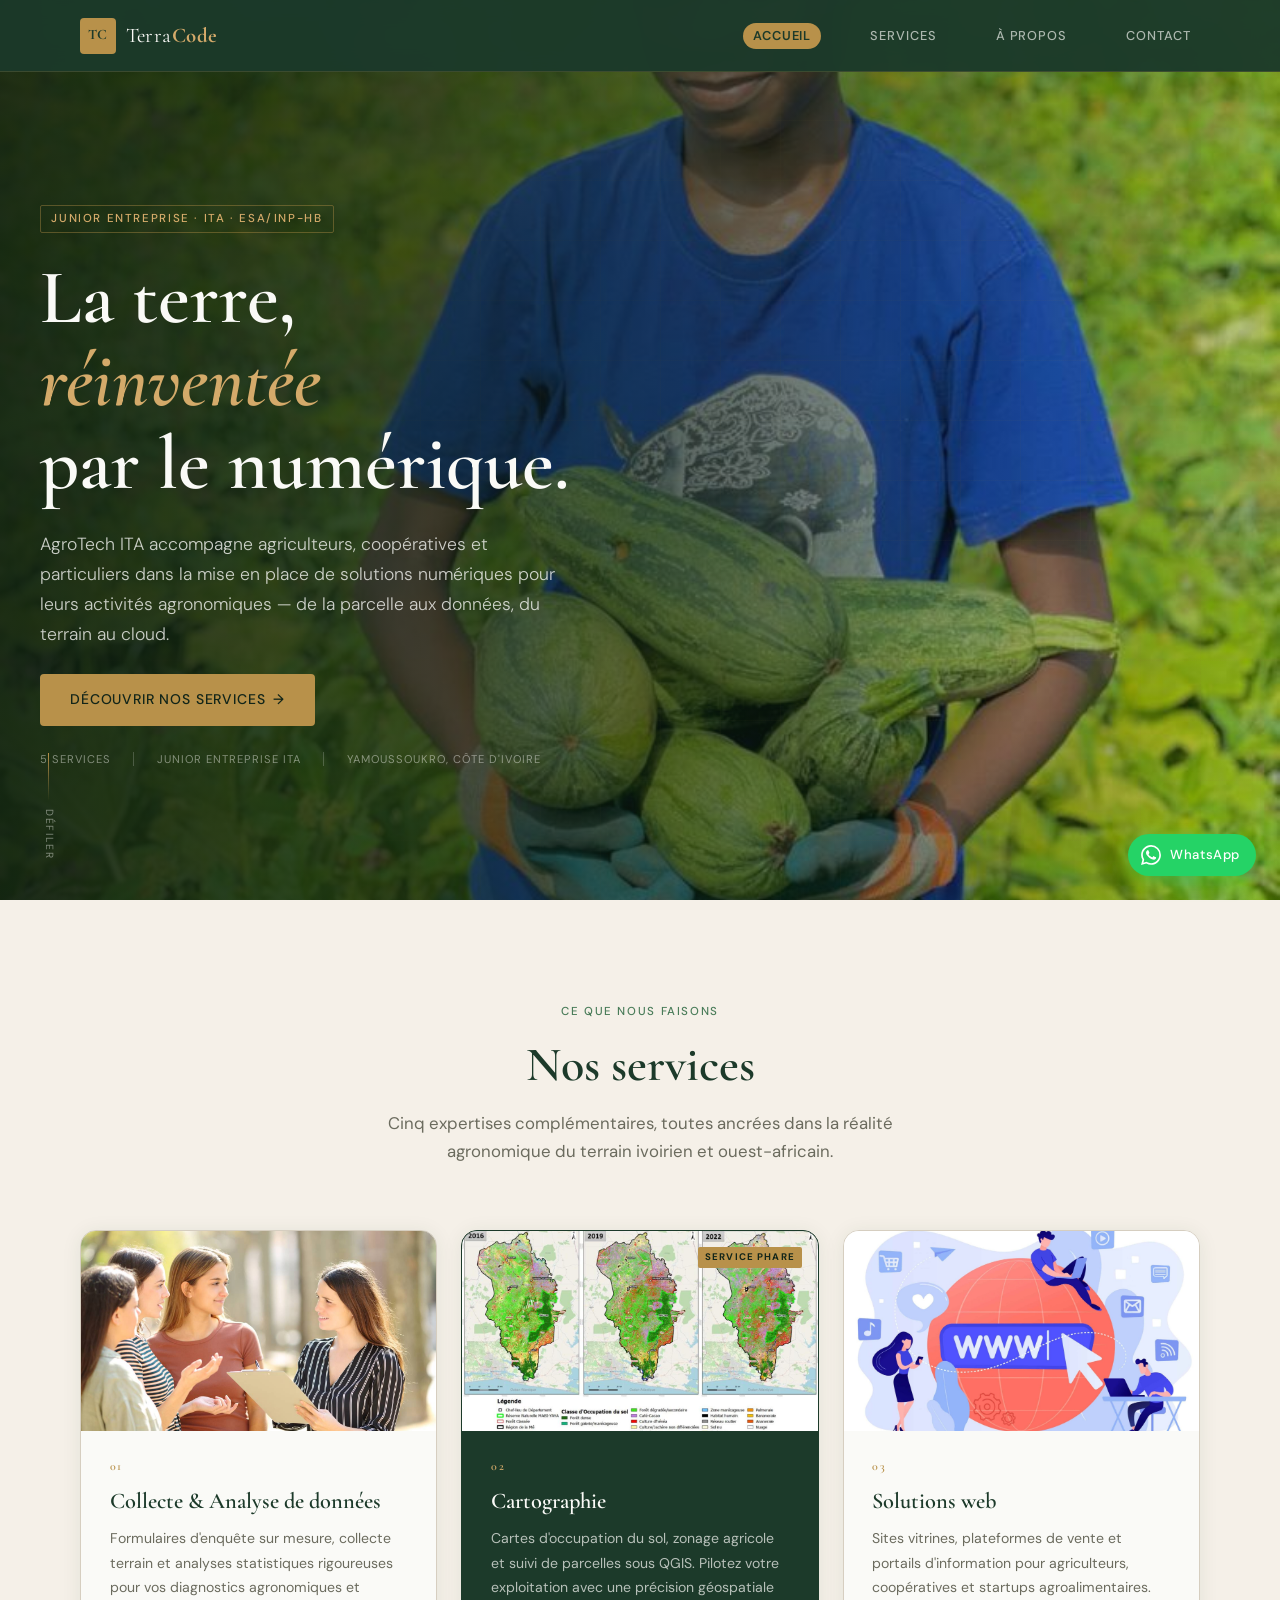
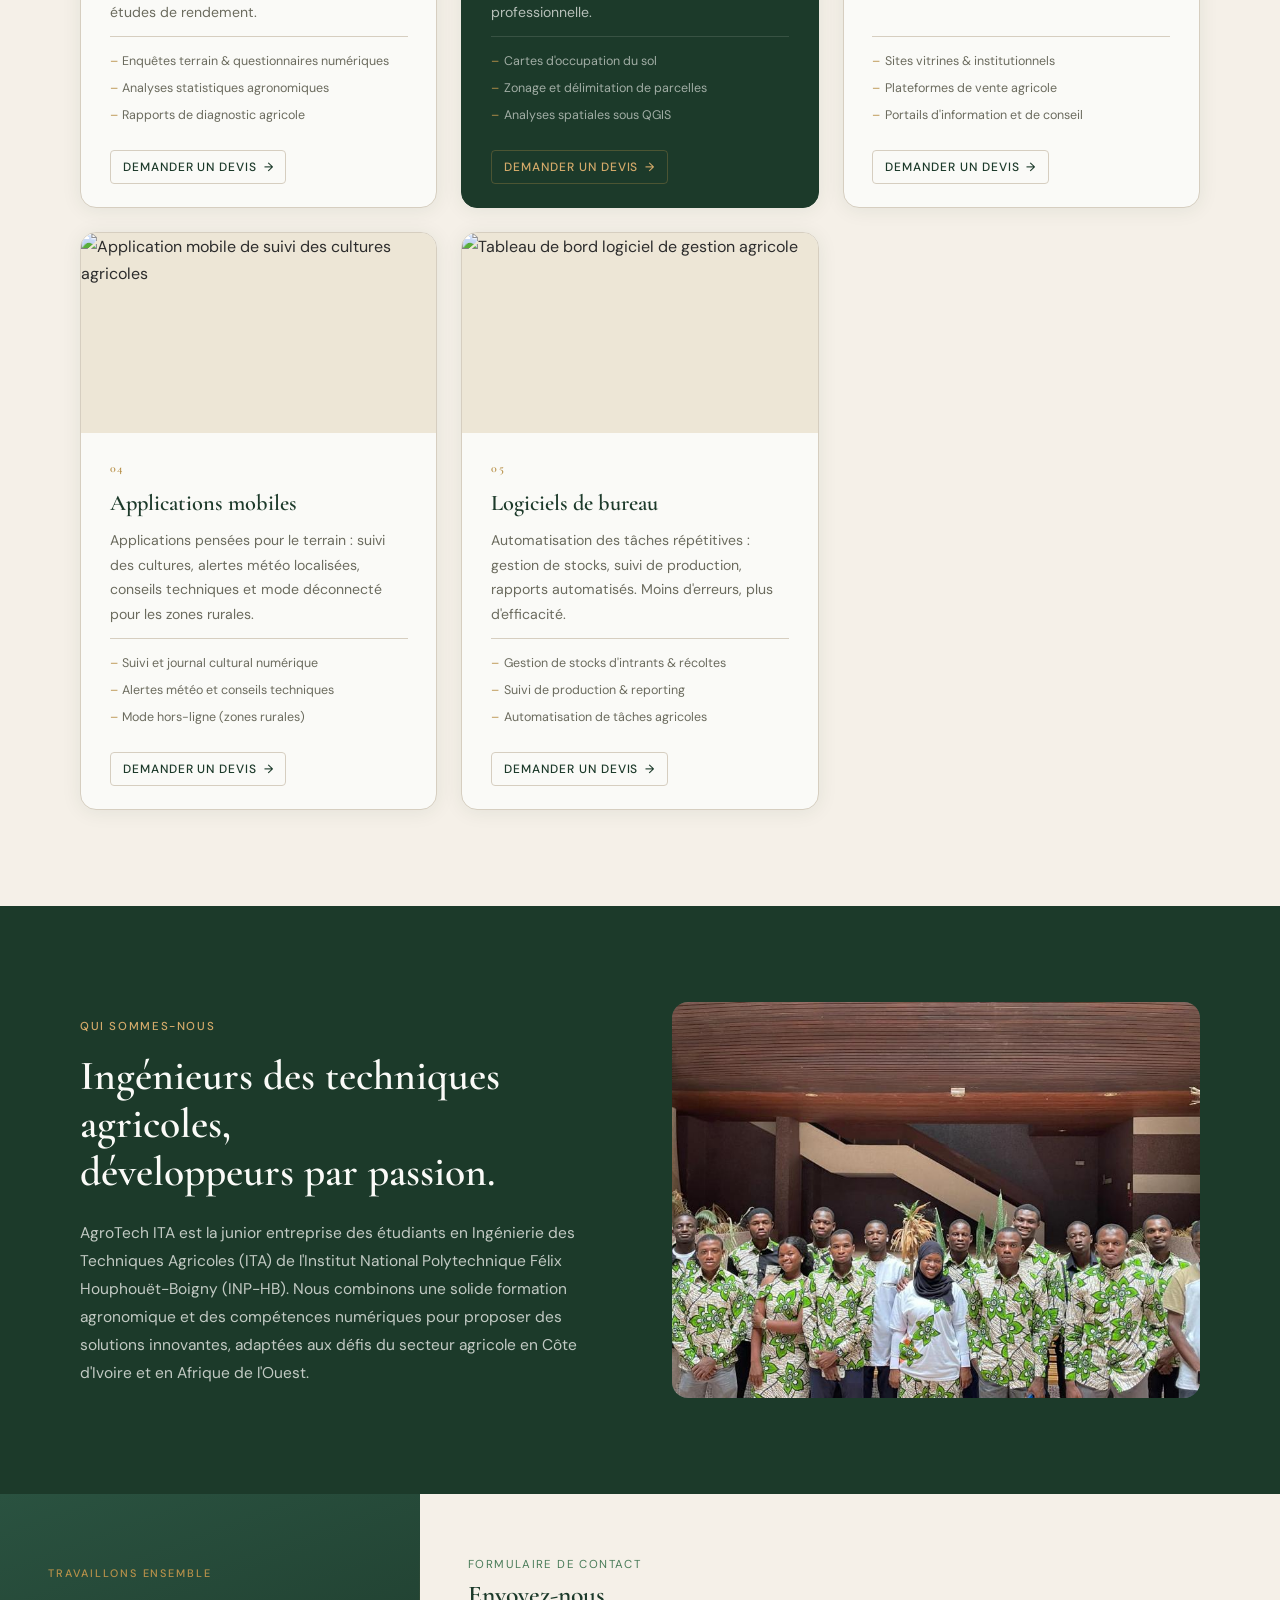
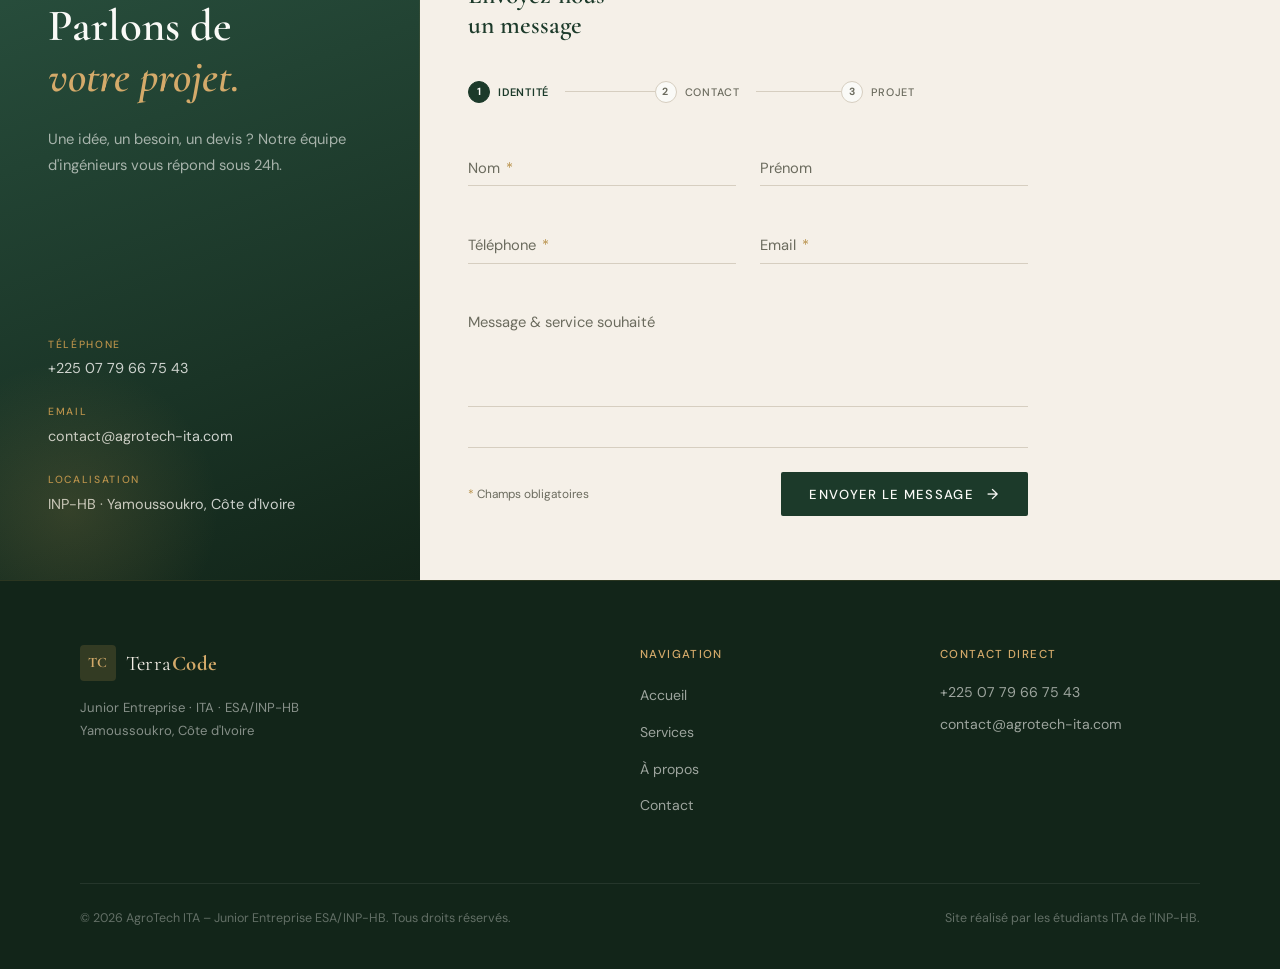
==== index.html @ 290fabe8 "premier commit stable" ====
<!DOCTYPE html>
<html lang="fr">
<head>
  <meta charset="UTF-8" />
  <meta name="viewport" content="width=device-width, initial-scale=1.0" />
  <title>AgroTech ITA – Ingénierie Agronumérique</title>

  <!-- ================================================
    FAVICON
    Remplacer par votre fichier images/favicon.png
    Concept suggéré : lettres "TC" + feuille stylisée, 32×32 px
  ================================================ -->
  <link rel="icon" type="image/png" href="images/favicon.png" />

  <!-- Google Fonts : Cormorant Garamond (titres) + DM Sans (corps) -->
  <link rel="preconnect" href="https://fonts.googleapis.com" />
  <link rel="preconnect" href="https://fonts.gstatic.com" crossorigin />
  <link href="https://fonts.googleapis.com/css2?family=Cormorant+Garamond:ital,wght@0,400;0,600;0,700;1,400&family=DM+Sans:wght@300;400;500&display=swap" rel="stylesheet" />

  <link rel="stylesheet" href="css/style.css" />
</head>
<body>

  <!-- ═══════════════════════════════════════════
       HEADER – Navigation principale
  ═══════════════════════════════════════════ -->
  <header class="header" id="header">
    <div class="header__inner">

      <!-- LOGO
        Pour insérer votre vrai logo, remplacez les deux spans ci-dessous
        par : <img src="images/logo-terracode.svg" alt="TerraCode" width="140" height="40" />
        Dimensions recommandées : 140 × 40 px, SVG fond transparent.
      -->
      <a href="#accueil" class="logo">
        <span class="logo__mark" aria-hidden="true">TC</span>
        <span class="logo__name">Terra<strong>Code</strong></span>
      </a>

      <button class="nav-toggle" id="navToggle" aria-label="Ouvrir le menu" aria-expanded="false">
        <span></span><span></span><span></span>
      </button>

      <nav class="nav" id="mainNav" aria-label="Navigation principale">
        <ul class="nav__list">
          <li><a href="#accueil"  class="nav__link">Accueil</a></li>
          <li><a href="#services" class="nav__link">Services</a></li>
          <li><a href="#equipe"   class="nav__link">À propos</a></li>
          <li><a href="#contact"  class="nav__link">Contact</a></li>
        </ul>
      </nav>
    </div>
  </header>


  <!-- ═══════════════════════════════════════════
       HERO – Section d'accueil
  ═══════════════════════════════════════════ -->
  <section class="hero" id="accueil" aria-label="Accueil">

    <!-- IMAGE HERO
      POUR UTILISER VOTRE PROPRE PHOTO :
        Remplacez les deux src ci-dessous par votre fichier local, ex :
        src="images/hero-parcelle.webp"
      Type recommandé : photo aérienne drone d'une parcelle agricole ivoirienne,
      format WebP, 1920 × 1080 px minimum.

      FONCTIONNEMENT DU FALLBACK :
        - src principal  → images.unsplash.com (CDN rapide)
        - onerror        → picsum.photos (CDN de secours)
        - background CSS → dégradé vert + grille si les deux CDN échouent
    -->
    <div class="hero__visual" aria-hidden="true">
      <img
        src="images/IMAGE_FOND2.jpeg"
        data-fallback="https://picsum.photos/seed/farm/1920/1080"
        alt="Vue aérienne de parcelles agricoles"
        class="hero__bg-img"
        width="1920" height="1040"
        loading="eager" fetchpriority="high"
        onerror="if(!this._tried){this._tried=true;this.src=this.dataset.fallback}"
      />
      <div class="grid-anim" aria-hidden="true"></div>
    </div>

    <div class="hero__content">
      <span class="hero__tag">Junior Entreprise · ITA · ESA/INP-HB</span>
      <h1 class="hero__title">
        La terre,<br />
        <em>réinventée</em><br />
        par le numérique.
      </h1>
      <p class="hero__sub">
        AgroTech ITA accompagne agriculteurs, coopératives et particuliers dans la
        mise en place de solutions numériques pour leurs activités agronomiques — de la parcelle
        aux données, du terrain au cloud.
      </p>
      <a href="#services" class="btn btn--primary">
        Découvrir nos services
        <span class="btn__arrow" aria-hidden="true">→</span>
      </a>

      <!-- Bandeau de confiance -->
      <div class="hero__trust" aria-label="Indicateurs de confiance">
        <span class="hero__trust-item">5 services</span>
        <span class="hero__trust-divider" aria-hidden="true"></span>
        <span class="hero__trust-item">Junior Entreprise ITA</span>
        <span class="hero__trust-divider" aria-hidden="true"></span>
        <span class="hero__trust-item">Yamoussoukro, Côte d'Ivoire</span>
      </div>
    </div>

    <div class="hero__scroll" aria-hidden="true">
      <span class="hero__scroll-line"></span>
      <span class="hero__scroll-text">Défiler</span>
    </div>
  </section>


  <!-- ═══════════════════════════════════════════
       SECTION – Nos services
  ═══════════════════════════════════════════ -->
  <section class="services" id="services" aria-label="Nos services">
    <div class="container">

      <header class="section-header">
        <span class="section-tag">Ce que nous faisons</span>
        <h2 class="section-title">Nos services</h2>
        <p class="section-intro">
          Cinq expertises complémentaires, toutes ancrées dans la réalité
          agronomique du terrain ivoirien et ouest-africain.
        </p>
      </header>

      <div class="services__grid">

        <!-- 01 – Collecte & Analyse de données -->
        <article class="service-card">
          <div class="service-card__media">
            <!-- IMAGE : Chercheur en collecte de données terrain (Unsplash)
                 Remplacer le src par votre propre photo si souhaité -->
            <img
              src="images/analyse_données.jpeg"
              alt="Étudiant ITA effectuant une collecte de données dans un champ agricole"
              width="800" height="400"
              loading="lazy"
            />
          </div>
          <div class="service-card__body">
            <span class="service-card__num">01</span>
            <h3 class="service-card__title">Collecte &amp; Analyse de données</h3>
            <p class="service-card__desc">
              Formulaires d'enquête sur mesure, collecte terrain et analyses statistiques
              rigoureuses pour vos diagnostics agronomiques et études de rendement.
            </p>
            <ul class="service-card__list">
              <li>Enquêtes terrain &amp; questionnaires numériques</li>
              <li>Analyses statistiques agronomiques</li>
              <li>Rapports de diagnostic agricole</li>
            </ul>
            <a href="#contact" class="service-card__cta" data-service="Collecte &amp; Analyse de données">
              Demander un devis
              <span class="service-card__cta-arrow" aria-hidden="true">→</span>
            </a>
          </div>
        </article>

        <!-- 02 – Cartographie (SERVICE PHARE) -->
        <article class="service-card service-card--featured">
          <div class="service-card__media" style="position:relative">
            <span class="service-card__badge">Service phare</span>
            <!-- IMAGE : Vue satellite / zonage agricole (Unsplash)
                 Remplacer par une vraie capture QGIS si disponible -->
            <img
              src="images/carto.jpeg"
              alt="Carte satellite et zonage agricole sous QGIS"
              width="800" height="400"
              loading="lazy"
            />
          </div>
          <div class="service-card__body">
            <span class="service-card__num">02</span>
            <h3 class="service-card__title">Cartographie</h3>
            <p class="service-card__desc">
              Cartes d'occupation du sol, zonage agricole et suivi de parcelles sous QGIS.
              Pilotez votre exploitation avec une précision géospatiale professionnelle.
            </p>
            <ul class="service-card__list">
              <li>Cartes d'occupation du sol</li>
              <li>Zonage et délimitation de parcelles</li>
              <li>Analyses spatiales sous QGIS</li>
            </ul>
            <a href="#contact" class="service-card__cta" data-service="Cartographie">
              Demander un devis
              <span class="service-card__cta-arrow" aria-hidden="true">→</span>
            </a>
          </div>
        </article>

        <!-- 03 – Solutions web -->
        <article class="service-card">
          <div class="service-card__media">
            <!-- IMAGE : Mockup site web / développement (Unsplash)
                 Remplacer par un mockup de votre propre réalisation -->
            <img
              src="images/site-web.jpg"
              alt="Développement de solutions web pour le secteur agricole"
              width="800" height="400"
              loading="lazy"
            />
          </div>
          <div class="service-card__body">
            <span class="service-card__num">03</span>
            <h3 class="service-card__title">Solutions web</h3>
            <p class="service-card__desc">
              Sites vitrines, plateformes de vente et portails d'information pour
              agriculteurs, coopératives et startups agroalimentaires.
            </p>
            <ul class="service-card__list">
              <li>Sites vitrines &amp; institutionnels</li>
              <li>Plateformes de vente agricole</li>
              <li>Portails d'information et de conseil</li>
            </ul>
            <a href="#contact" class="service-card__cta" data-service="Solutions web">
              Demander un devis
              <span class="service-card__cta-arrow" aria-hidden="true">→</span>
            </a>
          </div>
        </article>

        <!-- 04 – Applications mobiles -->
        <article class="service-card">
          <div class="service-card__media">
            <!-- IMAGE : Application mobile agricole sur smartphone (Unsplash)
                 Remplacer par un mockup de votre propre application -->
            <img
              src="https://images.unsplash.com/photo-1512941937669-90a1b58e7e9c?w=800&q=80&fit=crop"
              alt="Application mobile de suivi des cultures agricoles"
              width="800" height="400"
              loading="lazy"
            />
          </div>
          <div class="service-card__body">
            <span class="service-card__num">04</span>
            <h3 class="service-card__title">Applications mobiles</h3>
            <p class="service-card__desc">
              Applications pensées pour le terrain : suivi des cultures, alertes météo
              localisées, conseils techniques et mode déconnecté pour les zones rurales.
            </p>
            <ul class="service-card__list">
              <li>Suivi et journal cultural numérique</li>
              <li>Alertes météo et conseils techniques</li>
              <li>Mode hors-ligne (zones rurales)</li>
            </ul>
            <a href="#contact" class="service-card__cta" data-service="Applications mobiles">
              Demander un devis
              <span class="service-card__cta-arrow" aria-hidden="true">→</span>
            </a>
          </div>
        </article>

        <!-- 05 – Logiciels de bureau -->
        <article class="service-card">
          <div class="service-card__media">
            <!-- IMAGE : Dashboard / logiciel de gestion agricole (Unsplash)
                 Remplacer par une capture de votre propre logiciel -->
            <img
              src="https://images.unsplash.com/photo-1551288049-bebda4e38f71?w=800&q=80&fit=crop"
              alt="Tableau de bord logiciel de gestion agricole"
              width="800" height="400"
              loading="lazy"
            />
          </div>
          <div class="service-card__body">
            <span class="service-card__num">05</span>
            <h3 class="service-card__title">Logiciels de bureau</h3>
            <p class="service-card__desc">
              Automatisation des tâches répétitives : gestion de stocks, suivi de production,
              rapports automatisés. Moins d'erreurs, plus d'efficacité.
            </p>
            <ul class="service-card__list">
              <li>Gestion de stocks d'intrants &amp; récoltes</li>
              <li>Suivi de production &amp; reporting</li>
              <li>Automatisation de tâches agricoles</li>
            </ul>
            <a href="#contact" class="service-card__cta" data-service="Logiciels de bureau">
              Demander un devis
              <span class="service-card__cta-arrow" aria-hidden="true">→</span>
            </a>
          </div>
        </article>

      </div><!-- /.services__grid -->
    </div><!-- /.container -->
  </section>


  <!-- ═══════════════════════════════════════════
       SECTION – À propos / Équipe
  ═══════════════════════════════════════════ -->
  <section class="about-band" id="equipe" aria-label="À propos de TerraCode">
    <div class="container">
      <div class="about-band__inner">

        <div class="about-band__text">
          <span class="section-tag" style="color:var(--c-gold-l)">Qui sommes-nous</span>
          <h2 class="about-band__title">
            Ingénieurs des techniques agricoles,<br />
            développeurs par passion.
          </h2>
          <p>
            AgroTech ITA est la junior entreprise des étudiants en Ingénierie des Techniques
            Agricoles (ITA) de l'Institut National Polytechnique Félix Houphouët-Boigny
            (INP-HB). Nous combinons une solide formation agronomique et des compétences
            numériques pour proposer des solutions innovantes, adaptées aux défis du
            secteur agricole en Côte d'Ivoire et en Afrique de l'Ouest.
          </p>
        </div>

        <div class="about-band__visual">
          <!-- IMAGE : Photo d'équipe étudiants ITA (Unsplash)
               Remplacer par une vraie photo de votre équipe INP-HB
               Type recommandé : photo de groupe sur le campus ou en tenue de terrain
               Dimensions : 900 × 675 px, WebP -->
          <img
            src="images/photo_groupe.jpeg"
            alt="Équipe AgroTech ITA – étudiants ITA de l'INP-HB"
            width="900" height="675"
            loading="lazy"
          />
        </div>

      </div>
    </div>
  </section>


  <!-- ═══════════════════════════════════════════
       SECTION – Formulaire de contact
       NOTE : Pour connecter à Formspree (gratuit),
       voir le commentaire dans js/main.js section 9.
  ═══════════════════════════════════════════ -->
  <section class="contact" id="contact" aria-label="Nous contacter">
    <div class="contact__inner">

      <!-- Panneau gauche : informations de contact -->
      <div class="contact__panel">
        <div>
          <span class="contact__panel-tag">Travaillons ensemble</span>
          <h2 class="contact__panel-title">
            Parlons de<br /><em>votre projet.</em>
          </h2>
          <p class="contact__panel-desc">
            Une idée, un besoin, un devis ? Notre équipe d'ingénieurs
            vous répond sous 24h.
          </p>
        </div>
        <div class="contact__info-list">
          <div class="contact__info-item">
            <span class="contact__info-label">Téléphone</span>
            <!-- Remplacer par votre numéro officiel -->
            <span class="contact__info-value">+225 07 79 66 75 43</span>
          </div>
          <div class="contact__info-item">
            <span class="contact__info-label">Email</span>
            <!-- Remplacer par votre email officiel -->
            <span class="contact__info-value">contact@agrotech-ita.com</span>
          </div>
          <div class="contact__info-item">
            <span class="contact__info-label">Localisation</span>
            <span class="contact__info-value">INP-HB · Yamoussoukro, Côte d'Ivoire</span>
          </div>
        </div>
        <span class="contact__panel-line" aria-hidden="true"></span>
      </div>

      <!-- Zone formulaire -->
      <div class="contact__form-wrap">
        <form class="contact-form" id="contactForm" novalidate aria-label="Formulaire de contact">

          <h3 class="form-heading">
            <span>Formulaire de contact</span>
            Envoyez-nous<br />un message
          </h3>

          <!-- Étapes de progression (JS les anime dynamiquement) -->
          <div class="form-steps" aria-label="Progression du formulaire" role="list">
            <div class="form-step active" id="step1" role="listitem">
              <span class="form-step__dot">1</span>
              <span>Identité</span>
            </div>
            <div class="form-step" id="step2" role="listitem">
              <span class="form-step__dot">2</span>
              <span>Contact</span>
            </div>
            <div class="form-step" id="step3" role="listitem">
              <span class="form-step__dot">3</span>
              <span>Projet</span>
            </div>
          </div>

          <!-- Honeypot anti-spam -->
          <div class="visually-hidden" aria-hidden="true">
            <input type="text" name="website" tabindex="-1" autocomplete="off" />
          </div>

          <div class="form-row">
            <div class="form-field">
              <input type="text" id="nom" name="nom"
                class="form-field__input" placeholder="Kouassi"
                required aria-required="true" autocomplete="family-name" />
              <label for="nom" class="form-field__label">
                Nom<span class="form-field__req" aria-hidden="true"> *</span>
              </label>
              <span class="form-field__bar" aria-hidden="true"></span>
              <span class="form-field__error" role="alert" aria-live="polite"></span>
            </div>
            <div class="form-field">
              <input type="text" id="prenom" name="prenom"
                class="form-field__input" placeholder="Arnaud"
                autocomplete="given-name" />
              <label for="prenom" class="form-field__label">Prénom</label>
              <span class="form-field__bar" aria-hidden="true"></span>
            </div>
          </div>

          <div class="form-row">
            <div class="form-field">
              <input type="tel" id="telephone" name="telephone"
                class="form-field__input" placeholder="+225 07 00 00 00 00"
                required aria-required="true" autocomplete="tel" />
              <label for="telephone" class="form-field__label">
                Téléphone<span class="form-field__req" aria-hidden="true"> *</span>
              </label>
              <span class="form-field__bar" aria-hidden="true"></span>
              <span class="form-field__error" role="alert" aria-live="polite"></span>
            </div>
            <div class="form-field">
              <input type="email" id="email" name="email"
                class="form-field__input" placeholder="vous@exemple.com"
                required aria-required="true" autocomplete="email" />
              <label for="email" class="form-field__label">
                Email<span class="form-field__req" aria-hidden="true"> *</span>
              </label>
              <span class="form-field__bar" aria-hidden="true"></span>
              <span class="form-field__error" role="alert" aria-live="polite"></span>
            </div>
          </div>

          <div class="form-field">
            <textarea id="message" name="message"
              class="form-field__input form-field__input--textarea"
              placeholder="Décrivez votre projet…" rows="4"></textarea>
            <label for="message" class="form-field__label">
              Message &amp; service souhaité
            </label>
            <span class="form-field__bar" aria-hidden="true"></span>
          </div>

          <div class="form-actions">
            <p class="form-note">
              <span style="color:var(--c-gold)">*</span> Champs obligatoires
            </p>
            <button type="submit" class="btn-send">
              <span class="btn-send__text">Envoyer le message</span>
              <span class="btn-send__arrow" aria-hidden="true">→</span>
            </button>
          </div>

          <div class="form-success" id="formSuccess" role="alert" aria-live="polite" hidden>
            Message reçu — nous vous répondrons très prochainement.
          </div>

        </form>
      </div><!-- /.contact__form-wrap -->

    </div><!-- /.contact__inner -->
  </section>


  <!-- ═══════════════════════════════════════════
       FOOTER
  ═══════════════════════════════════════════ -->
  <footer class="footer" aria-label="Pied de page">
    <div class="container">
      <div class="footer__inner">

        <div class="footer__brand">
          <!-- Logo footer — même concept que le header -->
          <a href="#accueil" class="logo">
            <span class="logo__mark logo__mark--light" aria-hidden="true">TC</span>
            <span class="logo__name logo__name--light">Terra<strong>Code</strong></span>
          </a>
          <p class="footer__tagline">
            Junior Entreprise · ITA · ESA/INP-HB<br />
            Yamoussoukro, Côte d'Ivoire
          </p>
        </div>

        <nav class="footer__nav" aria-label="Navigation pied de page">
          <h3 class="footer__nav-title">Navigation</h3>
          <ul>
            <li><a href="#accueil">Accueil</a></li>
            <li><a href="#services">Services</a></li>
            <li><a href="#equipe">À propos</a></li>
            <li><a href="#contact">Contact</a></li>
          </ul>
        </nav>

        <div class="footer__contact">
          <h3 class="footer__nav-title">Contact direct</h3>
          <!-- Mettre à jour avec vos coordonnées officielles -->
          <p>+225 07 79 66 75 43</p>
          <p>contact@agrotech-ita.com</p>
        </div>

      </div>

      <div class="footer__bottom">
        <!-- MENTIONS LÉGALES — décommenter quand rédigées :
          <a href="mentions-legales.html">Mentions légales</a> ·
          <a href="confidentialite.html">Politique de confidentialité</a>
        -->
        <p>© <span id="currentYear"></span> AgroTech ITA – Junior Entreprise ESA/INP-HB. Tous droits réservés.</p>
        <p>Site réalisé par les étudiants ITA de l'INP-HB.</p>
      </div>
    </div>
  </footer>


  <!-- ═══════════════════════════════════════════
       BOUTON WHATSAPP FIXE
       Seule icône autorisée · Numéro : +225 0779667543
       Apparaît après 3 secondes ou au premier scroll
  ═══════════════════════════════════════════ -->
  <a
    href="https://wa.me/2250779667543?text=Bonjour%20TerraCode%2C%20je%20souhaite%20en%20savoir%20plus%20sur%20vos%20services."
    class="whatsapp-btn"
    id="whatsappBtn"
    target="_blank"
    rel="noopener noreferrer"
    aria-label="Nous contacter sur WhatsApp"
    title="Contacter TerraCode sur WhatsApp"
  >
    <svg class="whatsapp-btn__icon" viewBox="0 0 24 24" fill="currentColor" aria-hidden="true" focusable="false">
      <path d="M17.472 14.382c-.297-.149-1.758-.867-2.03-.967-.273-.099-.471-.148-.67.15-.197.297-.767.966-.94 1.164-.173.199-.347.223-.644.075-.297-.15-1.255-.463-2.39-1.475-.883-.788-1.48-1.761-1.653-2.059-.173-.297-.018-.458.13-.606.134-.133.298-.347.446-.52.149-.174.198-.298.298-.497.099-.198.05-.371-.025-.52-.075-.149-.669-1.612-.916-2.207-.242-.579-.487-.5-.669-.51-.173-.008-.371-.01-.57-.01-.198 0-.52.074-.792.372-.272.297-1.04 1.016-1.04 2.479 0 1.462 1.065 2.875 1.213 3.074.149.198 2.096 3.2 5.077 4.487.709.306 1.262.489 1.694.625.712.227 1.36.195 1.871.118.571-.085 1.758-.719 2.006-1.413.248-.694.248-1.289.173-1.413-.074-.124-.272-.198-.57-.347m-5.421 7.403h-.004a9.87 9.87 0 01-5.031-1.378l-.361-.214-3.741.982.998-3.648-.235-.374a9.86 9.86 0 01-1.51-5.26c.001-5.45 4.436-9.884 9.888-9.884 2.64 0 5.122 1.03 6.988 2.898a9.825 9.825 0 012.893 6.994c-.003 5.45-4.437 9.884-9.885 9.884m8.413-18.297A11.815 11.815 0 0012.05 0C5.495 0 .16 5.335.157 11.892c0 2.096.547 4.142 1.588 5.945L.057 24l6.305-1.654a11.882 11.882 0 005.683 1.448h.005c6.554 0 11.89-5.335 11.893-11.893a11.821 11.821 0 00-3.48-8.413Z"/>
    </svg>
    <span class="whatsapp-btn__label">WhatsApp</span>
  </a>

  <script src="js/main.js"></script>
</body>
</html>
---- css/style.css ----
/* =====================================================
   AgroTech ITA — Feuille de style principale
   Version finale avec toutes les améliorations UI/UX
   Palette : Vert forêt (#1C3A2A) · Crème (#F5F0E8) · Or terreux (#B8914A)
   Typo    : Cormorant Garamond (titres) + DM Sans (corps)
===================================================== */

/* ─────────────────────────────────────────────────
   1. VARIABLES & RESET
───────────────────────────────────────────────── */
:root {
  /* Couleurs */
  --c-forest:   #1C3A2A;
  --c-forest-d: #122519;
  --c-forest-l: #2A5240;
  --c-sage:     #4A7C59;
  --c-gold:     #B8914A;
  --c-gold-l:   #D4AA6A;
  --c-cream:    #F5F0E8;
  --c-cream-d:  #EDE6D6;
  --c-white:    #FAFAF7;
  --c-text:     #2C2C2C;
  --c-text-s:   #6B6B5E;
  --c-border:   #D6CEC0;
  --c-error:    #C0392B;

  /* Typographie */
  --f-display: 'Cormorant Garamond', Georgia, serif;
  --f-body:    'DM Sans', system-ui, sans-serif;

  /* Espacements */
  --sp-sm:  1rem;
  --sp-md:  1.5rem;
  --sp-lg:  2.5rem;
  --sp-xl:  4rem;
  --sp-2xl: 6rem;

  /* Mise en page */
  --max-w:    1200px;
  --header-h: 72px;

  /* Rayons */
  --r-sm: 4px;
  --r-md: 8px;
  --r-lg: 16px;

  /* Ombres */
  --shadow-card:   0 2px 20px rgba(28, 58, 42, .08);
  --shadow-card-h: 0 8px 40px rgba(28, 58, 42, .16);

  /* Transitions */
  --t-fast: .18s ease;
  --t-med:  .32s ease;
}

*, *::before, *::after { box-sizing: border-box; margin: 0; padding: 0; }

html {
  scroll-behavior: smooth;
  font-size: 16px;
  -webkit-text-size-adjust: 100%;
}

body {
  font-family: var(--f-body);
  line-height: 1.7;
  color: var(--c-text);
  background: var(--c-cream);
  overflow-x: hidden;
}

img, svg { display: block; max-width: 100%; }
a { color: inherit; text-decoration: none; }
ul { list-style: none; }
button { font-family: var(--f-body); cursor: pointer; border: none; background: none; }

/* Utilitaires */
.container {
  width: 100%;
  max-width: var(--max-w);
  margin-inline: auto;
  padding-inline: var(--sp-md);
}
@media (min-width: 768px) { .container { padding-inline: var(--sp-lg); } }

.visually-hidden {
  position: absolute; width: 1px; height: 1px; padding: 0;
  margin: -1px; overflow: hidden; clip: rect(0,0,0,0);
  white-space: nowrap; border: 0;
}

/* ─────────────────────────────────────────────────
   2. HEADER
───────────────────────────────────────────────── */
.header {
  position: fixed; top: 0; left: 0; right: 0;
  z-index: 100;
  height: var(--header-h);
  background: rgba(28, 58, 42, .96);
  backdrop-filter: blur(12px);
  -webkit-backdrop-filter: blur(12px);
  border-bottom: 1px solid rgba(184, 145, 74, .2);
  transition: box-shadow var(--t-med);
}
.header.scrolled { box-shadow: 0 4px 24px rgba(18, 37, 25, .4); }

.header__inner {
  max-width: var(--max-w); margin-inline: auto;
  padding-inline: var(--sp-md); height: 100%;
  display: flex; align-items: center;
  justify-content: space-between; gap: var(--sp-sm);
}
@media (min-width: 768px) { .header__inner { padding-inline: var(--sp-lg); } }

/* Logo */
.logo { display: flex; align-items: center; gap: .6rem; }

.logo__mark {
  display: inline-flex; align-items: center; justify-content: center;
  width: 36px; height: 36px;
  background: var(--c-gold); color: var(--c-forest);
  font-family: var(--f-display); font-weight: 700;
  font-size: .9rem; letter-spacing: .03em;
  border-radius: var(--r-sm); flex-shrink: 0;
}
.logo__name {
  font-family: var(--f-display); font-size: 1.3rem;
  font-weight: 400; color: var(--c-white); letter-spacing: .02em;
}
.logo__name strong { font-weight: 700; color: var(--c-gold-l); }

/* Navigation desktop */
/* ── Navigation : mobile-first ── */

.nav-toggle {
  display: flex;
  flex-direction: column;
  gap: 5px;
  padding: 8px;
  position: relative;
  z-index: 210;
  cursor: pointer;
}
.nav-toggle span {
  display: block; width: 22px; height: 2px;
  background: var(--c-white);
  transition: transform var(--t-med), opacity var(--t-fast);
  transform-origin: center;
}
.nav-toggle[aria-expanded="true"] span:nth-child(1) { transform: translateY(7px) rotate(45deg); }
.nav-toggle[aria-expanded="true"] span:nth-child(2) { opacity: 0; }
.nav-toggle[aria-expanded="true"] span:nth-child(3) { transform: translateY(-7px) rotate(-45deg); }

.nav { display: none; }
.nav__list { display: flex; gap: var(--sp-lg); }

.nav__link {
  font-size: .8rem; font-weight: 500;
  letter-spacing: .07em; text-transform: uppercase;
  color: rgba(250, 250, 247, .65);
  padding: .35em .75em; border-radius: 20px;
  transition: color var(--t-fast), background var(--t-fast);
}
.nav__link:hover { color: var(--c-white); background: rgba(250, 250, 247, .08); }
.nav__link.active { color: var(--c-forest); background: var(--c-gold); font-weight: 600; }

@media (min-width: 768px) {
  .nav { display: block; }
  .nav-toggle { display: none !important; }
}

.nav.nav--open {
  display: flex;
  position: fixed;
  top: 0; left: 0;
  width: 100vw;
  height: 100vh;
  height: 100dvh;
  background: var(--c-forest-d);
  flex-direction: column;
  align-items: center;
  justify-content: center;
  z-index: 200;
  overflow: hidden;
  overscroll-behavior: contain;
}
.nav.nav--open .nav__list {
  flex-direction: column;
  align-items: center;
  gap: var(--sp-lg);
}
.nav.nav--open .nav__link {
  font-size: 1.5rem;
  color: var(--c-white);
  background: none;
  padding: .3em 0;
}
.nav.nav--open .nav__link.active { color: var(--c-gold-l); }

/* Lien actif — pill colorée bien visible */
.nav__link {
  font-size: .8rem; font-weight: 500;
  letter-spacing: .07em; text-transform: uppercase;
  color: rgba(250, 250, 247, .65);
  padding: .35em .75em; border-radius: 20px;
  transition: color var(--t-fast), background var(--t-fast);
}
.nav__link:hover { color: var(--c-white); background: rgba(250, 250, 247, .08); }
.nav__link.active { color: var(--c-forest); background: var(--c-gold); font-weight: 600; }

@media (min-width: 768px) { .nav { display: block; } .nav-toggle { display: none; } }

/* Hamburger mobile */
.nav-toggle { display: flex; flex-direction: column; gap: 5px; padding: 8px; z-index: 110; }
.nav-toggle span {
  display: block; width: 22px; height: 2px;
  background: var(--c-white);
  transition: transform var(--t-med), opacity var(--t-fast);
  transform-origin: center;
}
.nav-toggle[aria-expanded="true"] span:nth-child(1) { transform: translateY(7px) rotate(45deg); }
.nav-toggle[aria-expanded="true"] span:nth-child(2) { opacity: 0; }
.nav-toggle[aria-expanded="true"] span:nth-child(3) { transform: translateY(-7px) rotate(-45deg); }

/* Menu mobile ouvert */
.nav.nav--open {
  display: flex; position: fixed; inset: 0;
  background: var(--c-forest-d);
  flex-direction: column; align-items: center; justify-content: center;
  z-index: 105;
}
.nav.nav--open .nav__list { flex-direction: column; align-items: center; gap: var(--sp-lg); }
.nav.nav--open .nav__link { font-size: 1.5rem; color: var(--c-white); background: none; padding: .2em 0; }
.nav.nav--open .nav__link.active { color: var(--c-gold-l); background: none; }

/* ─────────────────────────────────────────────────
   3. HERO
───────────────────────────────────────────────── */
.hero {
  position: relative; min-height: 100svh;
  display: flex; align-items: center;
  overflow: hidden; background: var(--c-forest);
  padding-top: var(--header-h);
}

.hero__visual {
  position: absolute; inset: 0; z-index: 0;
  /* Fallback CSS si les deux CDN échouent :
     photo aérienne de rizières en terrasse via CSS background */
  background-image: url('https://picsum.photos/seed/agri/1920/1080');
  background-size: cover;
  background-position: center;
}

.hero__bg-img {
  position: absolute; inset: 0;
  width: 100%; height: 100%;
  object-fit: cover; object-position: center; z-index: 0;
}

/* Grille décorative animée */
.grid-anim {
  position: absolute; inset: 0; z-index: 1;
  background-image:
    linear-gradient(rgba(184, 145, 74, .05) 1px, transparent 1px),
    linear-gradient(90deg, rgba(184, 145, 74, .05) 1px, transparent 1px);
  background-size: 60px 60px;
  animation: gridDrift 20s linear infinite;
}
@keyframes gridDrift { from { transform: translate(0,0); } to { transform: translate(60px,60px); } }

/* Overlay gradient lisibilité */
.hero::after {
  content: ''; position: absolute; inset: 0; z-index: 1;
  background: linear-gradient(to right,
    rgba(12,28,18,.9) 0%,
    rgba(12,28,18,.6) 55%,
    rgba(12,28,18,.15) 100%
  );
}
@media (max-width: 767px) { .hero::after { background: rgba(12, 28, 18, .8); } }

/* Contenu */
.hero__content {
  position: relative; z-index: 2;
  max-width: 700px;
  padding: var(--sp-xl) var(--sp-md);
  animation: heroFadeIn 1s .32s both;
}
@media (min-width: 768px) { .hero__content { padding: var(--sp-xl) var(--sp-lg); } }

@keyframes heroFadeIn {
  from { opacity: 0; transform: translateY(30px); }
  to   { opacity: 1; transform: translateY(0); }
}

.hero__tag {
  display: inline-block; font-size: .72rem; font-weight: 500;
  letter-spacing: .14em; text-transform: uppercase;
  color: var(--c-gold-l); border: 1px solid rgba(184,145,74,.4);
  padding: .3em .9em; border-radius: 2px;
  margin-bottom: var(--sp-md);
  animation: heroFadeIn 1s .15s both;
}

.hero__title {
  font-family: var(--f-display);
  font-size: clamp(2.8rem, 6vw, 5.2rem);
  font-weight: 600; line-height: 1.08;
  color: var(--c-white); margin-bottom: var(--sp-md);
  animation: heroFadeIn 1s .3s both;
}
.hero__title em { font-style: italic; color: var(--c-gold-l); }

.hero__sub {
  font-size: clamp(.95rem, 1.5vw, 1.1rem);
  color: rgba(250, 250, 247, .78);
  max-width: 520px; margin-bottom: var(--sp-md);
  font-weight: 300; animation: heroFadeIn 1s .45s both;
}

/* Bandeau de confiance */
.hero__trust {
  display: flex; align-items: center; gap: 1.4rem;
  flex-wrap: wrap; margin-top: var(--sp-md);
  animation: heroFadeIn 1s .65s both;
}
.hero__trust-divider { width: 1px; height: 14px; background: rgba(250,250,247,.2); flex-shrink: 0; }
.hero__trust-item {
  font-size: .7rem; letter-spacing: .09em;
  text-transform: uppercase; color: rgba(250,250,247,.45); white-space: nowrap;
}

/* Indicateur défilement */
.hero__scroll {
  position: absolute; bottom: var(--sp-lg); left: var(--sp-md);
  z-index: 2; display: flex; flex-direction: column;
  align-items: center; gap: .5rem;
  animation: heroFadeIn 1s .8s both;
}
@media (min-width: 768px) { .hero__scroll { left: var(--sp-lg); } }

.hero__scroll-line {
  display: block; width: 1px; height: 48px;
  background: linear-gradient(to bottom, var(--c-gold), transparent);
  animation: scrollPulse 2s infinite;
}
@keyframes scrollPulse { 0%, 100% { opacity: .4; } 50% { opacity: 1; } }

.hero__scroll-text {
  font-size: .65rem; letter-spacing: .16em; text-transform: uppercase;
  color: rgba(250,250,247,.45); writing-mode: vertical-rl;
}

/* ─────────────────────────────────────────────────
   4. BOUTONS
───────────────────────────────────────────────── */
.btn {
  display: inline-flex; align-items: center; gap: .5rem;
  padding: .85em 2em; font-family: var(--f-body);
  font-size: .875rem; font-weight: 500;
  letter-spacing: .06em; text-transform: uppercase;
  border-radius: var(--r-sm); transition: all var(--t-med);
  cursor: pointer; white-space: nowrap;
}
.btn--primary { background: var(--c-gold); color: var(--c-forest-d); border: 2px solid var(--c-gold); }
.btn--primary:hover {
  background: var(--c-gold-l); border-color: var(--c-gold-l);
  transform: translateY(-2px); box-shadow: 0 8px 24px rgba(184,145,74,.35);
}
.btn__arrow { transition: transform var(--t-fast); display: inline-block; }
.btn:hover .btn__arrow { transform: translateX(4px); }

/* ─────────────────────────────────────────────────
   5. SECTION HEADERS
───────────────────────────────────────────────── */
.section-header { text-align: center; margin-bottom: var(--sp-xl); }
.section-tag {
  display: inline-block; font-size: .72rem; font-weight: 500;
  letter-spacing: .14em; text-transform: uppercase;
  color: var(--c-sage); margin-bottom: var(--sp-sm);
}
.section-title {
  font-family: var(--f-display);
  font-size: clamp(2rem, 4vw, 3rem); font-weight: 600;
  color: var(--c-forest); line-height: 1.15; margin-bottom: var(--sp-sm);
}
.section-intro { font-size: 1.05rem; color: var(--c-text-s); max-width: 560px; margin-inline: auto; }

/* ─────────────────────────────────────────────────
   6. SERVICES
───────────────────────────────────────────────── */
.services { padding-block: var(--sp-2xl); background: var(--c-cream); }
.services__grid { display: grid; grid-template-columns: 1fr; gap: 1.5rem; }
@media (min-width: 640px)  { .services__grid { grid-template-columns: repeat(2, 1fr); } }
@media (min-width: 1024px) { .services__grid { grid-template-columns: repeat(3, 1fr); } }

/* Carte standard */
.service-card {
  background: var(--c-white); border-radius: var(--r-lg); overflow: hidden;
  border: 1px solid var(--c-border); box-shadow: var(--shadow-card);
  transition: box-shadow var(--t-med), transform var(--t-med);
  display: flex; flex-direction: column;
}
.service-card:hover { box-shadow: var(--shadow-card-h); transform: translateY(-5px); }

/* Carte mise en avant — service phare */
.service-card--featured { background: var(--c-forest); border-color: var(--c-forest); }
.service-card--featured:hover { box-shadow: 0 12px 48px rgba(28,58,42,.35); }
.service-card--featured .service-card__num  { color: var(--c-gold-l); }
.service-card--featured .service-card__title { color: var(--c-white); }
.service-card--featured .service-card__desc  { color: rgba(250,250,247,.7); }
.service-card--featured .service-card__list  { border-top-color: rgba(250,250,247,.12); }
.service-card--featured .service-card__list li { color: rgba(250,250,247,.6); }
.service-card--featured .service-card__list li::before { color: var(--c-gold); }
.service-card--featured .service-card__cta  { color: var(--c-gold-l); border-color: rgba(184,145,74,.3); }
.service-card--featured .service-card__cta:hover { background: rgba(184,145,74,.1); color: var(--c-gold-l); }

/* Badge "Service phare" */
.service-card__badge {
  position: absolute; top: 1rem; right: 1rem;
  background: var(--c-gold); color: var(--c-forest-d);
  font-size: .6rem; font-weight: 700;
  letter-spacing: .12em; text-transform: uppercase;
  padding: .25em .7em; border-radius: 2px; z-index: 2;
}

/* Media */
.service-card__media { height: 200px; overflow: hidden; background: var(--c-cream-d); position: relative; flex-shrink: 0; }
.service-card__media img {
  width: 100%; height: 200px;
  object-fit: cover; object-position: center;
  transition: transform .5s ease; display: block;
}
.service-card:hover .service-card__media img { transform: scale(1.04); }

/* Corps — hiérarchie typographique à 3 niveaux */
.service-card__body { padding: 1.6rem 1.8rem 1.4rem; display: flex; flex-direction: column; gap: .7rem; flex: 1; }

.service-card__num   { font-family: var(--f-display); font-size: .75rem; font-weight: 600; letter-spacing: .14em; color: var(--c-gold); display: block; }
.service-card__title { font-family: var(--f-display); font-size: 1.4rem; font-weight: 600; color: var(--c-forest); line-height: 1.2; }
.service-card__desc  { font-size: .88rem; color: var(--c-text-s); line-height: 1.75; flex: 1; }

.service-card__list  { padding-top: .9rem; border-top: 1px solid var(--c-border); display: flex; flex-direction: column; gap: .35rem; }
.service-card__list li { font-size: .78rem; color: var(--c-text-s); padding-left: 1em; position: relative; }
.service-card__list li::before { content: '–'; position: absolute; left: 0; color: var(--c-gold); }

/* CTA sur chaque carte → pré-remplit le formulaire */
.service-card__cta {
  display: inline-flex; align-items: center; gap: .4rem;
  margin-top: .8rem; padding: .5em 1em;
  font-size: .75rem; font-weight: 500;
  letter-spacing: .08em; text-transform: uppercase;
  color: var(--c-forest);
  border: 1px solid var(--c-border);
  border-radius: var(--r-sm); align-self: flex-start;
  transition: background var(--t-fast), border-color var(--t-fast), transform var(--t-fast);
}
.service-card__cta:hover { background: var(--c-cream-d); border-color: var(--c-forest); transform: translateX(3px); }
.service-card__cta-arrow { transition: transform var(--t-fast); }
.service-card__cta:hover .service-card__cta-arrow { transform: translateX(3px); }

/* ─────────────────────────────────────────────────
   7. À PROPOS
───────────────────────────────────────────────── */
.about-band { background: var(--c-forest); padding-block: var(--sp-2xl); }
.about-band__inner { display: grid; grid-template-columns: 1fr; gap: var(--sp-xl); align-items: center; }
@media (min-width: 768px) { .about-band__inner { grid-template-columns: 1fr 1fr; } }

.about-band__text .section-tag { color: var(--c-gold-l); }
.about-band__title {
  font-family: var(--f-display); font-size: clamp(1.8rem, 3.5vw, 2.6rem);
  font-weight: 600; color: var(--c-white); line-height: 1.15; margin-bottom: var(--sp-md);
}
.about-band__text p { color: rgba(250,250,247,.75); font-size: .97rem; line-height: 1.8; }

.about-band__visual { border-radius: var(--r-lg); overflow: hidden; aspect-ratio: 4/3; background: var(--c-forest-l); }
.about-band__visual img { width: 100%; height: 100%; object-fit: cover; object-position: center top; display: block; transition: transform .5s ease; }
.about-band__visual:hover img { transform: scale(1.03); }

/* ─────────────────────────────────────────────────
   8. CONTACT — DESIGN PREMIUM
───────────────────────────────────────────────── */
.contact { padding-block: 0; background: var(--c-forest-d); position: relative; overflow: hidden; }
.contact::before {
  content: ''; position: absolute; inset: 0;
  background-image: radial-gradient(rgba(184,145,74,.1) 1px, transparent 1px);
  background-size: 28px 28px; z-index: 0;
}
.contact__inner { position: relative; z-index: 1; display: grid; grid-template-columns: 1fr; min-height: 680px; }
@media (min-width: 900px) { .contact__inner { grid-template-columns: 420px 1fr; } }

/* Panneau gauche */
.contact__panel {
  background: linear-gradient(160deg, var(--c-forest-l) 0%, var(--c-forest-d) 100%);
  padding: 4rem 3rem; display: flex; flex-direction: column;
  justify-content: space-between; position: relative; overflow: hidden;
}
.contact__panel::after {
  content: ''; position: absolute;
  width: 300px; height: 300px; border-radius: 50%;
  background: radial-gradient(circle, rgba(184,145,74,.18) 0%, transparent 70%);
  bottom: -80px; left: -80px; pointer-events: none;
}
.contact__panel-tag { display: inline-block; font-size: .68rem; font-weight: 500; letter-spacing: .18em; text-transform: uppercase; color: var(--c-gold); margin-bottom: 1.2rem; }
.contact__panel-title { font-family: var(--f-display); font-size: clamp(2rem, 3.5vw, 2.8rem); font-weight: 600; color: var(--c-white); line-height: 1.12; margin-bottom: 1.5rem; }
.contact__panel-title em { font-style: italic; color: var(--c-gold-l); }
.contact__panel-desc { font-size: .92rem; color: rgba(250,250,247,.62); line-height: 1.8; max-width: 300px; }

.contact__info-list { margin-top: 3rem; display: flex; flex-direction: column; gap: 1.4rem; }
.contact__info-item { display: flex; flex-direction: column; gap: .2rem; }
.contact__info-label { font-size: .65rem; letter-spacing: .16em; text-transform: uppercase; color: var(--c-gold); font-weight: 500; }
.contact__info-value { font-size: .9rem; color: rgba(250,250,247,.8); }

.contact__panel-line { position: absolute; top: 3rem; bottom: 3rem; right: 0; width: 1px; background: linear-gradient(to bottom, transparent, rgba(184,145,74,.4), transparent); }

/* Zone formulaire */
.contact__form-wrap { background: var(--c-cream); padding: 4rem 3rem; display: flex; flex-direction: column; justify-content: center; }
@media (max-width: 899px) {
  .contact__panel { padding: 3rem 2rem; }
  .contact__panel-line { display: none; }
  .contact__form-wrap { padding: 3rem 2rem; }
}

.contact-form { width: 100%; max-width: 560px; }

.form-heading { font-family: var(--f-display); font-size: 1.6rem; font-weight: 600; color: var(--c-forest); margin-bottom: 2.5rem; line-height: 1.2; }
.form-heading span { display: block; font-size: .72rem; font-weight: 400; font-style: normal; letter-spacing: .12em; text-transform: uppercase; color: var(--c-sage); margin-bottom: .5rem; font-family: var(--f-body); }

/* Étapes de progression */
.form-steps { display: flex; align-items: center; gap: 0; margin-bottom: 2.2rem; }
.form-step {
  display: flex; align-items: center; gap: .5rem;
  font-size: .68rem; font-weight: 500; letter-spacing: .07em; text-transform: uppercase;
  color: var(--c-text-s); flex: 1; position: relative;
}
.form-step:not(:last-child)::after { content: ''; display: block; flex: 1; height: 1px; background: var(--c-border); margin-left: .5rem; }
.form-step__dot {
  width: 22px; height: 22px; border-radius: 50%;
  border: 1.5px solid var(--c-border); background: var(--c-white);
  display: inline-flex; align-items: center; justify-content: center;
  font-size: .65rem; font-weight: 700; color: var(--c-text-s);
  flex-shrink: 0; transition: all .25s ease;
}
.form-step.done   .form-step__dot { background: var(--c-sage);   border-color: var(--c-sage);   color: var(--c-white); }
.form-step.active .form-step__dot { background: var(--c-forest); border-color: var(--c-forest); color: var(--c-white); }
.form-step.active { color: var(--c-forest); font-weight: 600; }
.form-step.done   { color: var(--c-sage); }

.form-row { display: grid; grid-template-columns: 1fr; gap: 0 1.5rem; }
@media (min-width: 600px) { .form-row { grid-template-columns: 1fr 1fr; } }

/* Champ avec label flottant */
.form-field { position: relative; margin-bottom: 1.8rem; }
.form-field__input {
  width: 100%; padding: 1.1rem 0 .55rem;
  font-family: var(--f-body); font-size: 1rem; color: var(--c-text);
  background: transparent; border: none;
  border-bottom: 1.5px solid var(--c-border);
  outline: none; transition: border-color .25s ease;
  -webkit-appearance: none; border-radius: 0;
}
.form-field__input::placeholder { color: transparent; }
.form-field__label { position: absolute; left: 0; top: 1.1rem; font-size: .92rem; color: var(--c-text-s); pointer-events: none; transition: top .22s ease, font-size .22s ease, color .22s ease; }

/* Label flottant */
.form-field__input:focus ~ .form-field__label,
.form-field__input:not(:placeholder-shown) ~ .form-field__label {
  top: -.1rem; font-size: .68rem; letter-spacing: .1em; text-transform: uppercase; color: var(--c-sage);
}

/* Barre animée */
.form-field__bar { position: absolute; bottom: 0; left: 0; width: 0; height: 2px; background: var(--c-forest); transition: width .3s ease; }
.form-field:focus-within .form-field__bar { width: 100%; }

/* États invalides */
.form-field__input.invalid { border-bottom-color: var(--c-error); }
.form-field__input.invalid ~ .form-field__label { color: var(--c-error); }
.form-field__input.invalid ~ .form-field__bar { background: var(--c-error); width: 100%; }

.form-field__error { position: absolute; bottom: -1.2rem; left: 0; font-size: .72rem; color: var(--c-error); display: block; min-height: 1em; }
.form-field__input--textarea { resize: none; min-height: 100px; padding-top: 1.3rem; }
.form-field__req { color: var(--c-gold); margin-left: 2px; }

/* Pied du formulaire */
.form-actions { display: flex; align-items: center; justify-content: space-between; flex-wrap: wrap; gap: 1rem; margin-top: 2rem; padding-top: 1.5rem; border-top: 1px solid var(--c-border); }
.form-note { font-size: .74rem; color: var(--c-text-s); }

/* Bouton envoi premium — effet balayage doré */
.btn-send {
  display: inline-flex; align-items: center; gap: .8rem;
  padding: 1em 2.2em; background: var(--c-forest); color: var(--c-white);
  font-family: var(--f-body); font-size: .82rem; font-weight: 500;
  letter-spacing: .1em; text-transform: uppercase;
  border: none; border-radius: 2px; cursor: pointer;
  position: relative; overflow: hidden;
  transition: color .25s ease, box-shadow .25s ease, transform .18s ease;
}
.btn-send::before {
  content: ''; position: absolute; inset: 0;
  background: var(--c-gold); transform: translateX(-101%);
  transition: transform .35s cubic-bezier(.4,0,.2,1); z-index: 0;
}
.btn-send:hover::before { transform: translateX(0); }
.btn-send:hover { color: var(--c-forest-d); box-shadow: 0 6px 28px rgba(184,145,74,.4); transform: translateY(-2px); }
.btn-send:active { transform: translateY(0); }
.btn-send:disabled { opacity: .6; cursor: not-allowed; }
.btn-send__text, .btn-send__arrow { position: relative; z-index: 1; }
.btn-send__arrow { display: inline-block; transition: transform .25s ease; font-size: 1.1em; }
.btn-send:hover .btn-send__arrow { transform: translateX(5px); }

/* Message de succès */
.form-success {
  margin-top: 1.5rem; padding: 1.2rem 1.5rem;
  background: var(--c-forest); border-left: 3px solid var(--c-gold);
  color: var(--c-white); font-size: .9rem;
  animation: slideUp .4s ease;
  border-radius: 0 var(--r-md) var(--r-md) 0;
}
@keyframes slideUp { from { opacity: 0; transform: translateY(12px); } to { opacity: 1; transform: translateY(0); } }

/* ─────────────────────────────────────────────────
   9. FOOTER
───────────────────────────────────────────────── */
.footer {
  background: var(--c-forest-d); color: rgba(250,250,247,.72);
  padding-block: var(--sp-xl) var(--sp-lg);
  border-top: 1px solid rgba(184,145,74,.15);
}
.footer__inner { display: grid; grid-template-columns: 1fr; gap: var(--sp-xl); margin-bottom: var(--sp-xl); }
@media (min-width: 768px) { .footer__inner { grid-template-columns: 2fr 1fr 1fr; gap: var(--sp-lg); } }

.logo__mark--light { background: rgba(184,145,74,.2); color: var(--c-gold-l); }
.logo__name--light { color: var(--c-cream); }
.logo__name--light strong { color: var(--c-gold-l); }
.footer__brand { display: flex; flex-direction: column; gap: var(--sp-sm); }
.footer__tagline { font-size: .82rem; line-height: 1.7; color: rgba(250,250,247,.5); }

.footer__nav-title { font-size: .72rem; font-weight: 500; letter-spacing: .12em; text-transform: uppercase; color: var(--c-gold-l); margin-bottom: var(--sp-sm); }
.footer__nav ul li + li { margin-top: .6rem; }
.footer__nav a, .footer__contact p { font-size: .88rem; color: rgba(250,250,247,.6); transition: color var(--t-fast); }
.footer__nav a:hover { color: var(--c-white); }
.footer__contact p + p { margin-top: .5rem; }

.footer__bottom {
  border-top: 1px solid rgba(250,250,247,.08); padding-top: var(--sp-md);
  display: flex; flex-direction: column; gap: .4rem;
  font-size: .78rem; color: rgba(250,250,247,.35);
}
@media (min-width: 600px) { .footer__bottom { flex-direction: row; justify-content: space-between; align-items: center; } }

/* ─────────────────────────────────────────────────
   10. BOUTON WHATSAPP FIXE — apparition différée
───────────────────────────────────────────────── */
.whatsapp-btn {
  position: fixed; bottom: 1.5rem; right: 1.5rem; z-index: 90;
  display: flex; align-items: center; gap: .6rem;
  background: #25D366; color: #fff;
  padding: .75em 1.25em .75em 1em; border-radius: 50px;
  font-size: .82rem; font-weight: 500; letter-spacing: .04em;
  box-shadow: 0 4px 20px rgba(37,211,102,.45);
  text-decoration: none;
  /* Caché par défaut — JS l'affiche après 3s ou au premier scroll */
  opacity: 0; transform: translateY(16px) scale(.92); pointer-events: none;
  transition: opacity .4s ease, transform .4s ease, background var(--t-fast), box-shadow var(--t-fast);
}
.whatsapp-btn.visible { opacity: 1; transform: translateY(0) scale(1); pointer-events: auto; }
.whatsapp-btn:hover { background: #1ebe5b; transform: translateY(-3px) scale(1.03); box-shadow: 0 8px 28px rgba(37,211,102,.55); }
.whatsapp-btn:active { transform: translateY(0) scale(.98); }
.whatsapp-btn__icon { width: 20px; height: 20px; flex-shrink: 0; }

@media (max-width: 480px) {
  .whatsapp-btn__label { display: none; }
  .whatsapp-btn { padding: .85em; border-radius: 50%; }
  .whatsapp-btn__icon { width: 24px; height: 24px; }
}

/* ─────────────────────────────────────────────────
   11. RÉVÉLATION AU DÉFILEMENT
───────────────────────────────────────────────── */
.reveal { opacity: 0; transform: translateY(28px); transition: opacity .65s ease, transform .65s ease; }
.reveal.visible { opacity: 1; transform: translateY(0); }
.reveal--delay-1 { transition-delay: .12s; }
.reveal--delay-2 { transition-delay: .24s; }
.reveal--delay-3 { transition-delay: .36s; }
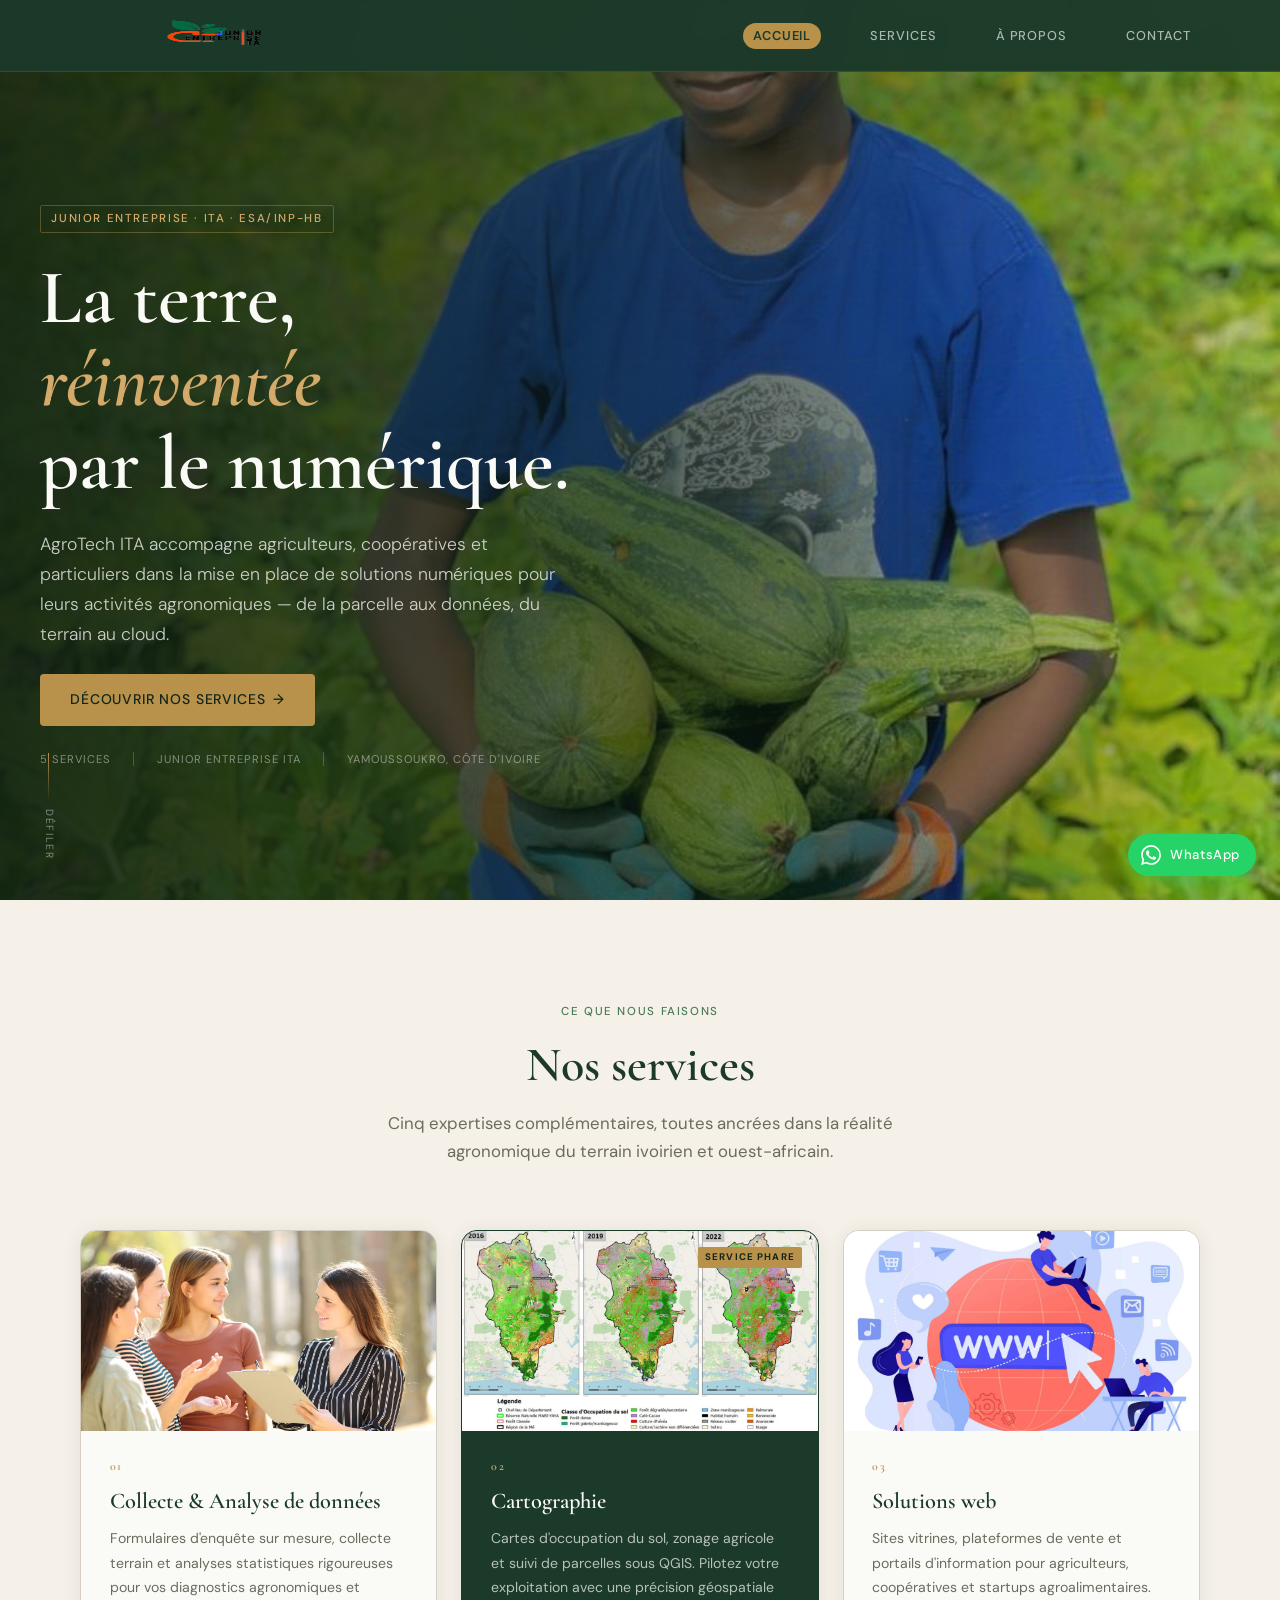
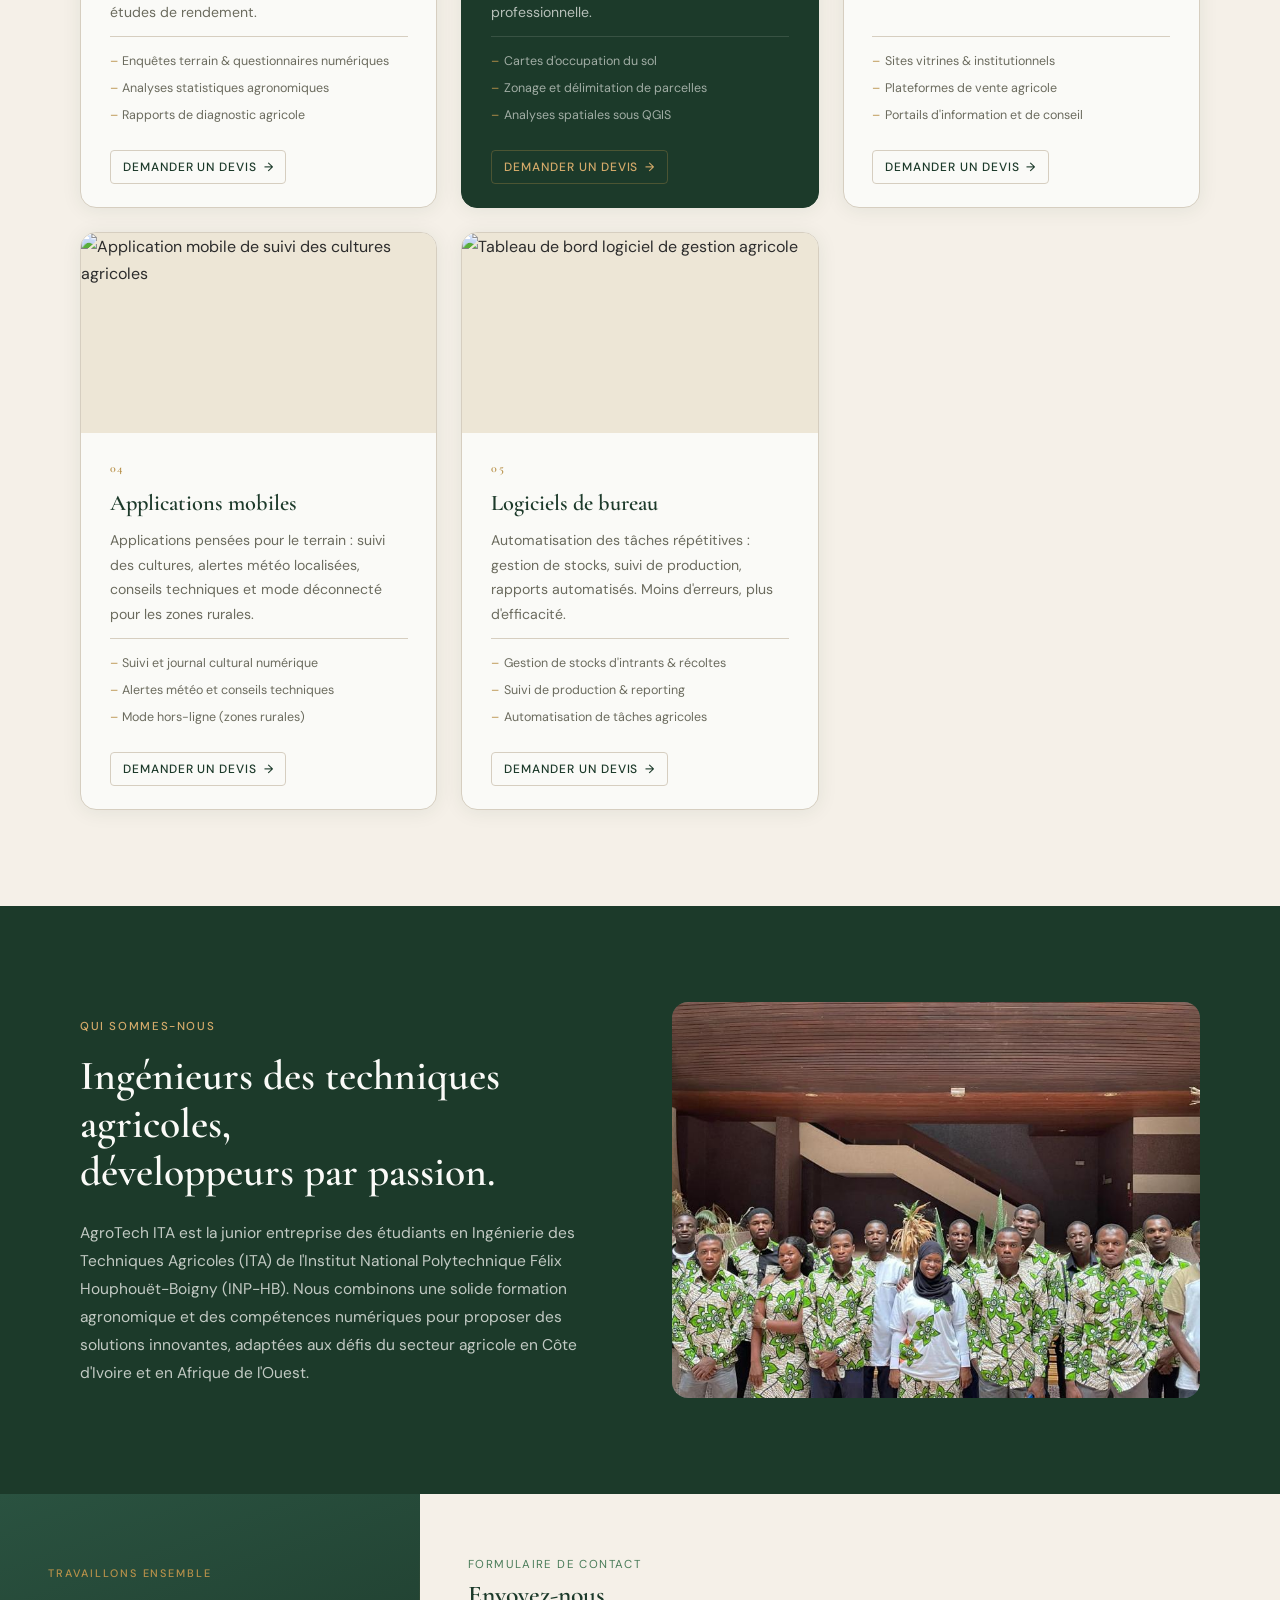
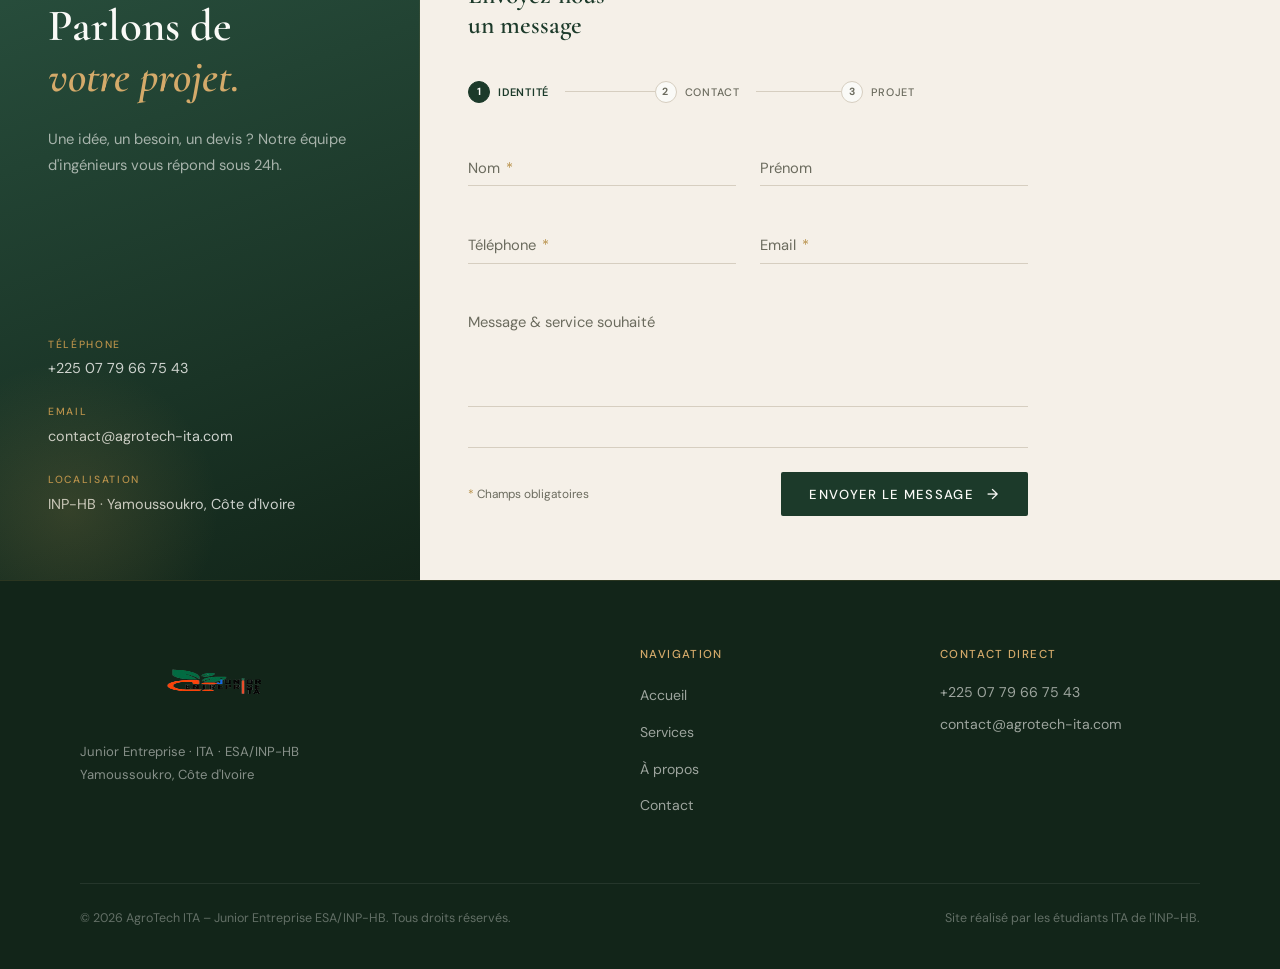
==== commit 68909764: "deuxieme version stable" ====
--- a/index.html
+++ b/index.html
@@ -28,13 +28,9 @@
     <div class="header__inner">
 
       <!-- LOGO
-        Pour insérer votre vrai logo, remplacez les deux spans ci-dessous
-        par : <img src="images/logo-terracode.svg" alt="TerraCode" width="140" height="40" />
-        Dimensions recommandées : 140 × 40 px, SVG fond transparent.
       -->
       <a href="#accueil" class="logo">
-        <span class="logo__mark" aria-hidden="true">TC</span>
-        <span class="logo__name">Terra<strong>Code</strong></span>
+        <img src="images/LOGO-removebg-preview.png" alt="TerraCode" width="280" height="80" />
       </a>
 
       <button class="nav-toggle" id="navToggle" aria-label="Ouvrir le menu" aria-expanded="false">
@@ -59,22 +55,12 @@
   <section class="hero" id="accueil" aria-label="Accueil">
 
     <!-- IMAGE HERO
-      POUR UTILISER VOTRE PROPRE PHOTO :
-        Remplacez les deux src ci-dessous par votre fichier local, ex :
-        src="images/hero-parcelle.webp"
-      Type recommandé : photo aérienne drone d'une parcelle agricole ivoirienne,
-      format WebP, 1920 × 1080 px minimum.
-
-      FONCTIONNEMENT DU FALLBACK :
-        - src principal  → images.unsplash.com (CDN rapide)
-        - onerror        → picsum.photos (CDN de secours)
-        - background CSS → dégradé vert + grille si les deux CDN échouent
     -->
     <div class="hero__visual" aria-hidden="true">
       <img
         src="images/IMAGE_FOND2.jpeg"
         data-fallback="https://picsum.photos/seed/farm/1920/1080"
-        alt="Vue aérienne de parcelles agricoles"
+        alt="activité en parcelle agricole"
         class="hero__bg-img"
         width="1920" height="1040"
         loading="eager" fetchpriority="high"
@@ -137,8 +123,7 @@
         <!-- 01 – Collecte & Analyse de données -->
         <article class="service-card">
           <div class="service-card__media">
-            <!-- IMAGE : Chercheur en collecte de données terrain (Unsplash)
-                 Remplacer le src par votre propre photo si souhaité -->
+            
             <img
               src="images/analyse_données.jpeg"
               alt="Étudiant ITA effectuant une collecte de données dans un champ agricole"
@@ -169,8 +154,7 @@
         <article class="service-card service-card--featured">
           <div class="service-card__media" style="position:relative">
             <span class="service-card__badge">Service phare</span>
-            <!-- IMAGE : Vue satellite / zonage agricole (Unsplash)
-                 Remplacer par une vraie capture QGIS si disponible -->
+            
             <img
               src="images/carto.jpeg"
               alt="Carte satellite et zonage agricole sous QGIS"
@@ -200,8 +184,7 @@
         <!-- 03 – Solutions web -->
         <article class="service-card">
           <div class="service-card__media">
-            <!-- IMAGE : Mockup site web / développement (Unsplash)
-                 Remplacer par un mockup de votre propre réalisation -->
+            
             <img
               src="images/site-web.jpg"
               alt="Développement de solutions web pour le secteur agricole"
@@ -231,8 +214,7 @@
         <!-- 04 – Applications mobiles -->
         <article class="service-card">
           <div class="service-card__media">
-            <!-- IMAGE : Application mobile agricole sur smartphone (Unsplash)
-                 Remplacer par un mockup de votre propre application -->
+            
             <img
               src="https://images.unsplash.com/photo-1512941937669-90a1b58e7e9c?w=800&q=80&fit=crop"
               alt="Application mobile de suivi des cultures agricoles"
@@ -262,8 +244,7 @@
         <!-- 05 – Logiciels de bureau -->
         <article class="service-card">
           <div class="service-card__media">
-            <!-- IMAGE : Dashboard / logiciel de gestion agricole (Unsplash)
-                 Remplacer par une capture de votre propre logiciel -->
+            
             <img
               src="https://images.unsplash.com/photo-1551288049-bebda4e38f71?w=800&q=80&fit=crop"
               alt="Tableau de bord logiciel de gestion agricole"
@@ -318,10 +299,7 @@
         </div>
 
         <div class="about-band__visual">
-          <!-- IMAGE : Photo d'équipe étudiants ITA (Unsplash)
-               Remplacer par une vraie photo de votre équipe INP-HB
-               Type recommandé : photo de groupe sur le campus ou en tenue de terrain
-               Dimensions : 900 × 675 px, WebP -->
+          
           <img
             src="images/photo_groupe.jpeg"
             alt="Équipe AgroTech ITA – étudiants ITA de l'INP-HB"
@@ -336,9 +314,7 @@
 
 
   <!-- ═══════════════════════════════════════════
-       SECTION – Formulaire de contact
-       NOTE : Pour connecter à Formspree (gratuit),
-       voir le commentaire dans js/main.js section 9.
+       SECTION – Formulaire de contact     
   ═══════════════════════════════════════════ -->
   <section class="contact" id="contact" aria-label="Nous contacter">
     <div class="contact__inner">
@@ -358,7 +334,7 @@
         <div class="contact__info-list">
           <div class="contact__info-item">
             <span class="contact__info-label">Téléphone</span>
-            <!-- Remplacer par votre numéro officiel -->
+            <!--  numéro officiel -->
             <span class="contact__info-value">+225 07 79 66 75 43</span>
           </div>
           <div class="contact__info-item">
@@ -488,8 +464,7 @@
         <div class="footer__brand">
           <!-- Logo footer — même concept que le header -->
           <a href="#accueil" class="logo">
-            <span class="logo__mark logo__mark--light" aria-hidden="true">TC</span>
-            <span class="logo__name logo__name--light">Terra<strong>Code</strong></span>
+            <img src="images/LOGO-removebg-preview.png" alt="TerraCode" width="280" height="80" />
           </a>
           <p class="footer__tagline">
             Junior Entreprise · ITA · ESA/INP-HB<br />
@@ -509,7 +484,7 @@
 
         <div class="footer__contact">
           <h3 class="footer__nav-title">Contact direct</h3>
-          <!-- Mettre à jour avec vos coordonnées officielles -->
+          <!--  coordonnées officielles -->
           <p>+225 07 79 66 75 43</p>
           <p>contact@agrotech-ita.com</p>
         </div>
@@ -517,7 +492,7 @@
       </div>
 
       <div class="footer__bottom">
-        <!-- MENTIONS LÉGALES — décommenter quand rédigées :
+        <!-- MENTIONS LÉGALES  :
           <a href="mentions-legales.html">Mentions légales</a> ·
           <a href="confidentialite.html">Politique de confidentialité</a>
         -->
@@ -530,8 +505,6 @@
 
   <!-- ═══════════════════════════════════════════
        BOUTON WHATSAPP FIXE
-       Seule icône autorisée · Numéro : +225 0779667543
-       Apparaît après 3 secondes ou au premier scroll
   ═══════════════════════════════════════════ -->
   <a
     href="https://wa.me/2250779667543?text=Bonjour%20TerraCode%2C%20je%20souhaite%20en%20savoir%20plus%20sur%20vos%20services."
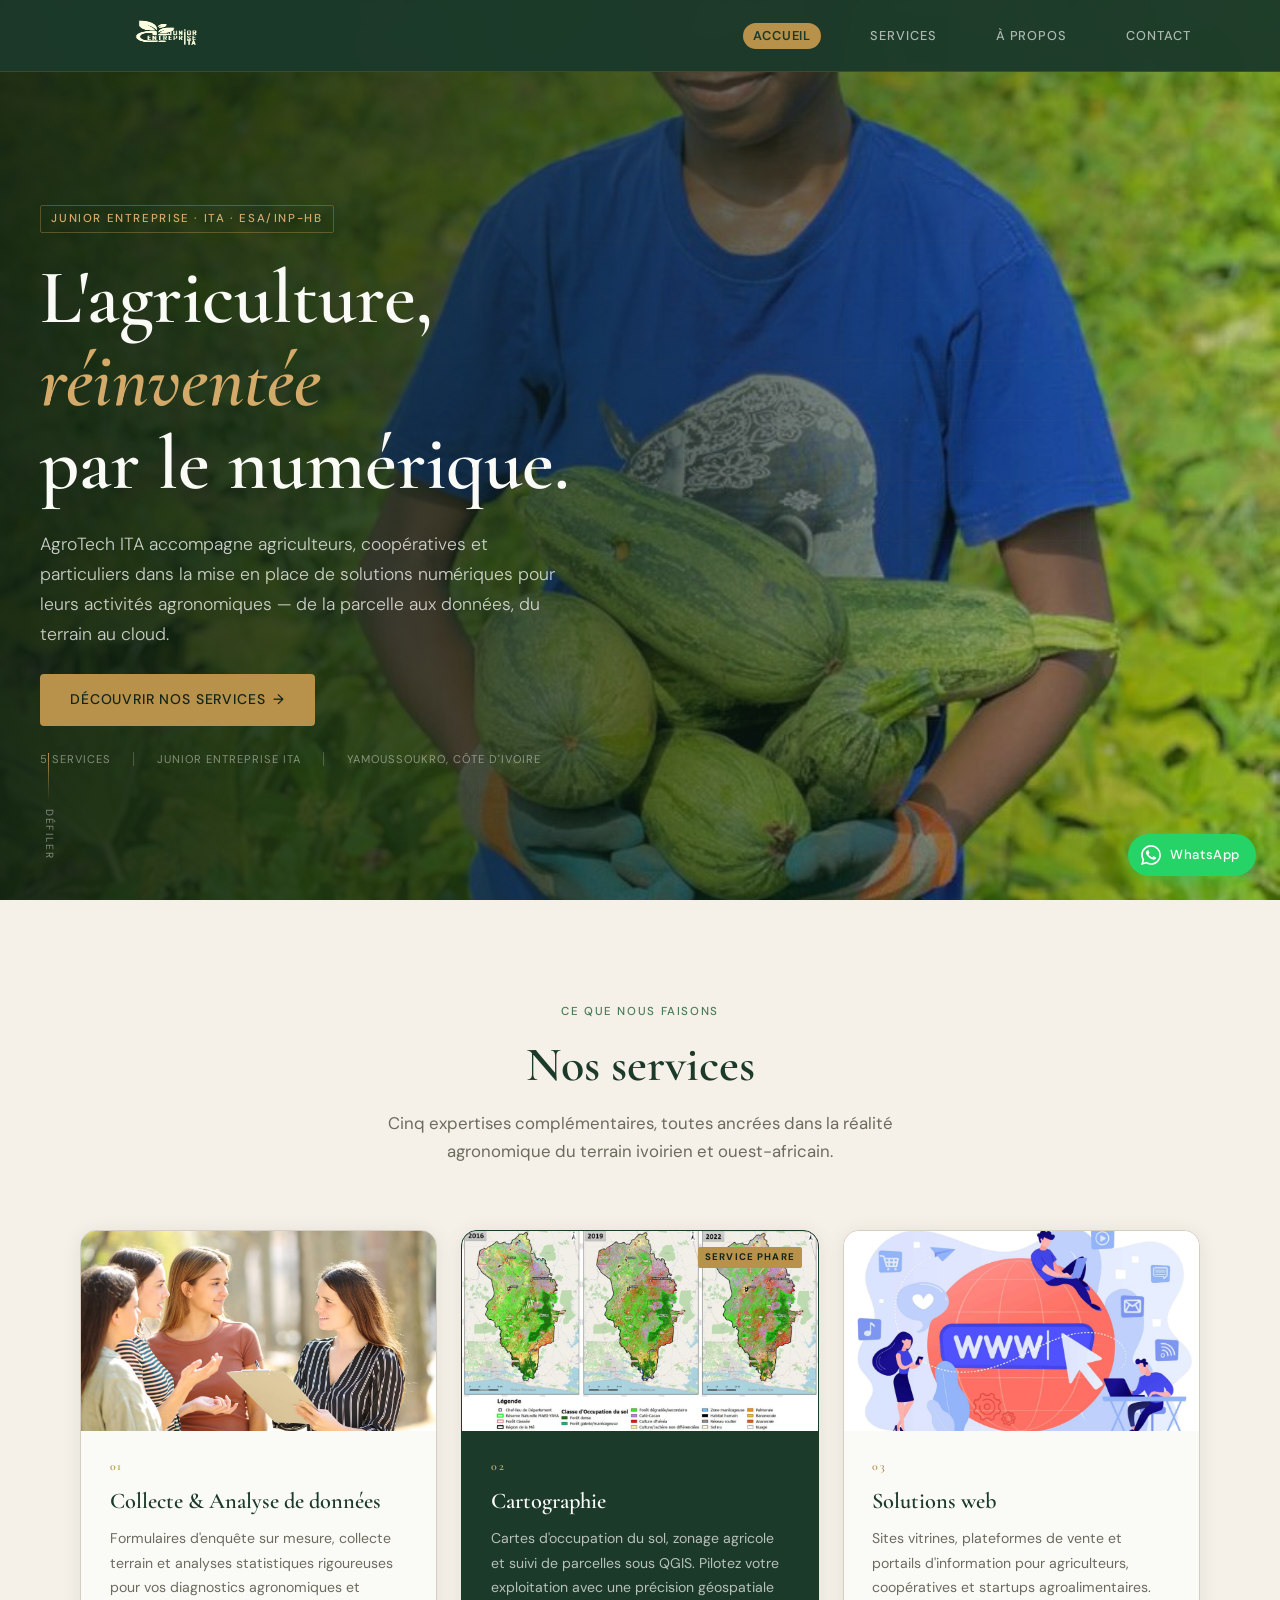
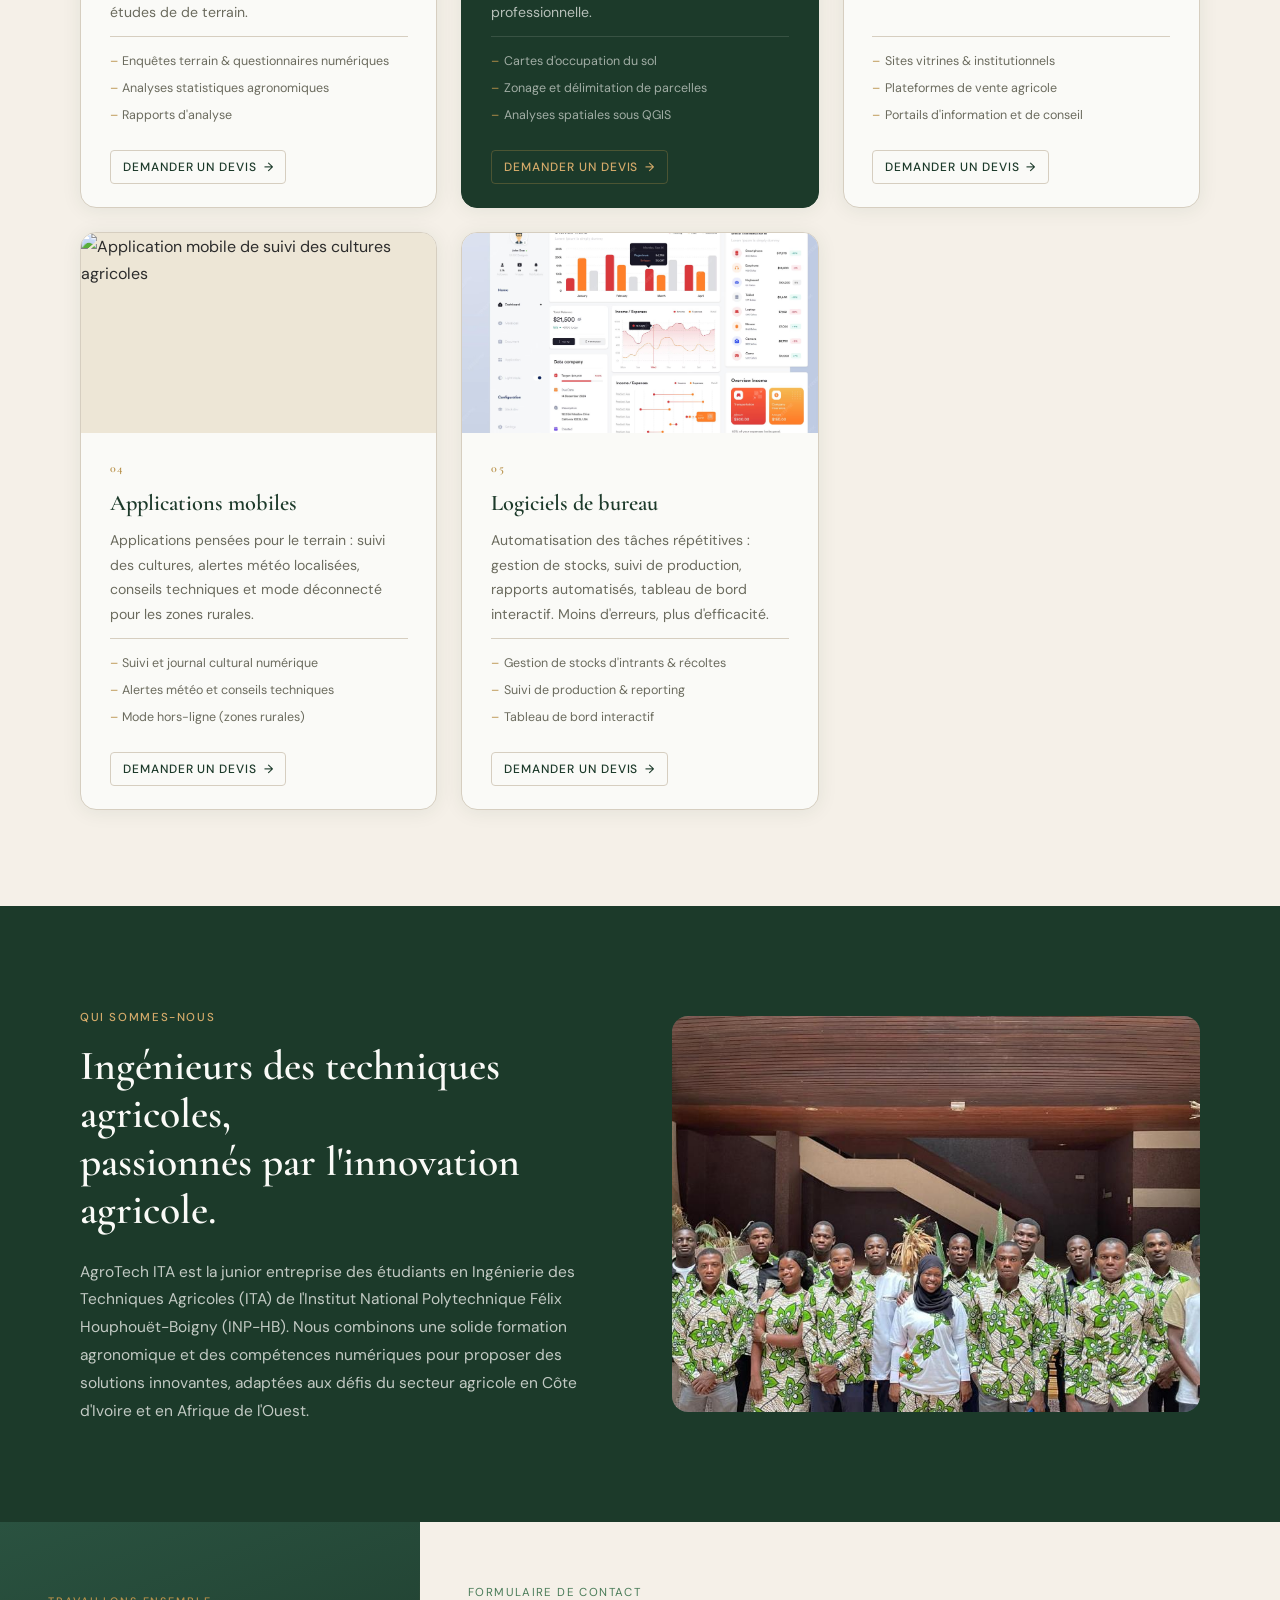
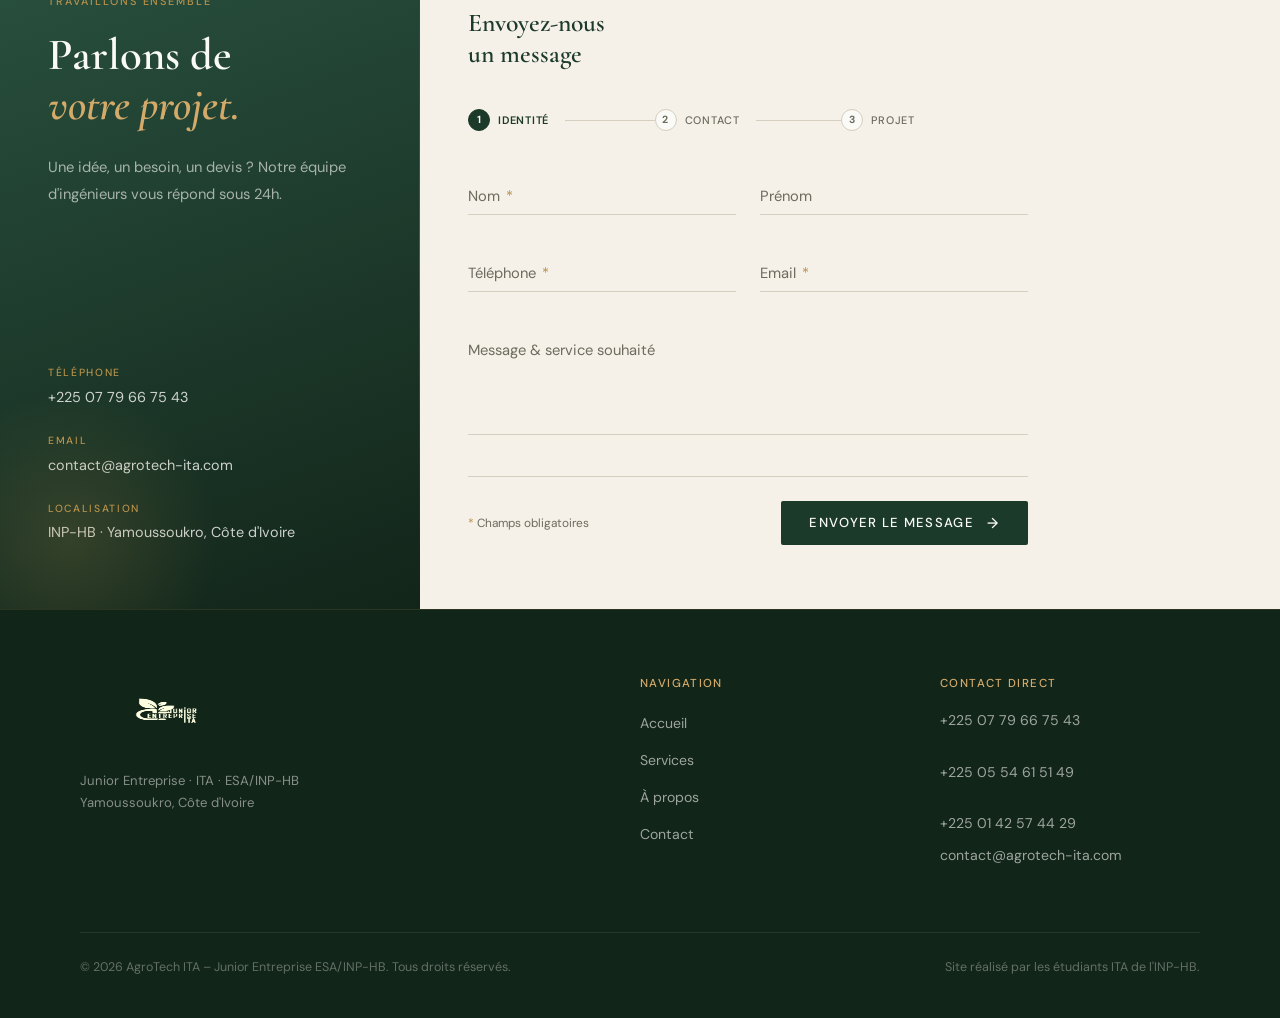
==== commit a841cd79: "troisieme version stable" ====
--- a/index.html
+++ b/index.html
@@ -30,7 +30,7 @@
       <!-- LOGO
       -->
       <a href="#accueil" class="logo">
-        <img src="images/LOGO-removebg-preview.png" alt="TerraCode" width="280" height="80" />
+        <img src="images/LOGO-removebg-preview.png" alt="TerraCode" width="180" height="80" />
       </a>
 
       <button class="nav-toggle" id="navToggle" aria-label="Ouvrir le menu" aria-expanded="false">
@@ -72,7 +72,7 @@
     <div class="hero__content">
       <span class="hero__tag">Junior Entreprise · ITA · ESA/INP-HB</span>
       <h1 class="hero__title">
-        La terre,<br />
+        L'agriculture,<br />
         <em>réinventée</em><br />
         par le numérique.
       </h1>
@@ -136,12 +136,12 @@
             <h3 class="service-card__title">Collecte &amp; Analyse de données</h3>
             <p class="service-card__desc">
               Formulaires d'enquête sur mesure, collecte terrain et analyses statistiques
-              rigoureuses pour vos diagnostics agronomiques et études de rendement.
+              rigoureuses pour vos diagnostics agronomiques et études de de terrain.
             </p>
             <ul class="service-card__list">
               <li>Enquêtes terrain &amp; questionnaires numériques</li>
               <li>Analyses statistiques agronomiques</li>
-              <li>Rapports de diagnostic agricole</li>
+              <li>Rapports d'analyse</li>
             </ul>
             <a href="#contact" class="service-card__cta" data-service="Collecte &amp; Analyse de données">
               Demander un devis
@@ -246,7 +246,7 @@
           <div class="service-card__media">
             
             <img
-              src="https://images.unsplash.com/photo-1551288049-bebda4e38f71?w=800&q=80&fit=crop"
+              src="images/bureau.avif"
               alt="Tableau de bord logiciel de gestion agricole"
               width="800" height="400"
               loading="lazy"
@@ -257,12 +257,12 @@
             <h3 class="service-card__title">Logiciels de bureau</h3>
             <p class="service-card__desc">
               Automatisation des tâches répétitives : gestion de stocks, suivi de production,
-              rapports automatisés. Moins d'erreurs, plus d'efficacité.
+              rapports automatisés, tableau de bord interactif. Moins d'erreurs, plus d'efficacité.
             </p>
             <ul class="service-card__list">
               <li>Gestion de stocks d'intrants &amp; récoltes</li>
               <li>Suivi de production &amp; reporting</li>
-              <li>Automatisation de tâches agricoles</li>
+              <li>Tableau de bord interactif</li>
             </ul>
             <a href="#contact" class="service-card__cta" data-service="Logiciels de bureau">
               Demander un devis
@@ -287,7 +287,7 @@
           <span class="section-tag" style="color:var(--c-gold-l)">Qui sommes-nous</span>
           <h2 class="about-band__title">
             Ingénieurs des techniques agricoles,<br />
-            développeurs par passion.
+            passionnés par l'innovation agricole.
           </h2>
           <p>
             AgroTech ITA est la junior entreprise des étudiants en Ingénierie des Techniques
@@ -464,7 +464,7 @@
         <div class="footer__brand">
           <!-- Logo footer — même concept que le header -->
           <a href="#accueil" class="logo">
-            <img src="images/LOGO-removebg-preview.png" alt="TerraCode" width="280" height="80" />
+            <img src="images/LOGO-removebg-preview.png" alt="AgroTech ITA" width="180" height="80" />
           </a>
           <p class="footer__tagline">
             Junior Entreprise · ITA · ESA/INP-HB<br />
@@ -485,7 +485,9 @@
         <div class="footer__contact">
           <h3 class="footer__nav-title">Contact direct</h3>
           <!--  coordonnées officielles -->
-          <p>+225 07 79 66 75 43</p>
+          <p>+225 07 79 66 75 43 </p> <br />
+          <p>+225 05 54 61 51 49</p> <br/>
+          <p>+225 01 42 57 44 29</p>
           <p>contact@agrotech-ita.com</p>
         </div>
 
@@ -507,13 +509,13 @@
        BOUTON WHATSAPP FIXE
   ═══════════════════════════════════════════ -->
   <a
-    href="https://wa.me/2250779667543?text=Bonjour%20TerraCode%2C%20je%20souhaite%20en%20savoir%20plus%20sur%20vos%20services."
+    href="https://wa.me/2250779667543?text=Bonjour%20AgroTech%20ITA%2C%20je%20souhaite%20en%20savoir%20plus%20sur%20vos%20services."
     class="whatsapp-btn"
     id="whatsappBtn"
     target="_blank"
     rel="noopener noreferrer"
     aria-label="Nous contacter sur WhatsApp"
-    title="Contacter TerraCode sur WhatsApp"
+    title="Contacter AgroTech ITA sur WhatsApp"
   >
     <svg class="whatsapp-btn__icon" viewBox="0 0 24 24" fill="currentColor" aria-hidden="true" focusable="false">
       <path d="M17.472 14.382c-.297-.149-1.758-.867-2.03-.967-.273-.099-.471-.148-.67.15-.197.297-.767.966-.94 1.164-.173.199-.347.223-.644.075-.297-.15-1.255-.463-2.39-1.475-.883-.788-1.48-1.761-1.653-2.059-.173-.297-.018-.458.13-.606.134-.133.298-.347.446-.52.149-.174.198-.298.298-.497.099-.198.05-.371-.025-.52-.075-.149-.669-1.612-.916-2.207-.242-.579-.487-.5-.669-.51-.173-.008-.371-.01-.57-.01-.198 0-.52.074-.792.372-.272.297-1.04 1.016-1.04 2.479 0 1.462 1.065 2.875 1.213 3.074.149.198 2.096 3.2 5.077 4.487.709.306 1.262.489 1.694.625.712.227 1.36.195 1.871.118.571-.085 1.758-.719 2.006-1.413.248-.694.248-1.289.173-1.413-.074-.124-.272-.198-.57-.347m-5.421 7.403h-.004a9.87 9.87 0 01-5.031-1.378l-.361-.214-3.741.982.998-3.648-.235-.374a9.86 9.86 0 01-1.51-5.26c.001-5.45 4.436-9.884 9.888-9.884 2.64 0 5.122 1.03 6.988 2.898a9.825 9.825 0 012.893 6.994c-.003 5.45-4.437 9.884-9.885 9.884m8.413-18.297A11.815 11.815 0 0012.05 0C5.495 0 .16 5.335.157 11.892c0 2.096.547 4.142 1.588 5.945L.057 24l6.305-1.654a11.882 11.882 0 005.683 1.448h.005c6.554 0 11.89-5.335 11.893-11.893a11.821 11.821 0 00-3.48-8.413Z"/>
--- a/css/style.css
+++ b/css/style.css
@@ -88,7 +88,10 @@
   margin: -1px; overflow: hidden; clip: rect(0,0,0,0);
   white-space: nowrap; border: 0;
 }
-
+/* Logo PNG — version claire pour fonds sombres */
+.logo img {
+  filter: brightness(0) invert(1) sepia(1) saturate(2) hue-rotate(5deg);
+}
 /* ─────────────────────────────────────────────────
    2. HEADER
 ───────────────────────────────────────────────── */
@@ -255,7 +258,7 @@
 .hero__bg-img {
   position: absolute; inset: 0;
   width: 100%; height: 100%;
-  object-fit: cover; object-position: center; z-index: 0;
+  object-fit: cover; object-position: center ; z-index: 0;
 }
 
 /* Grille décorative animée */
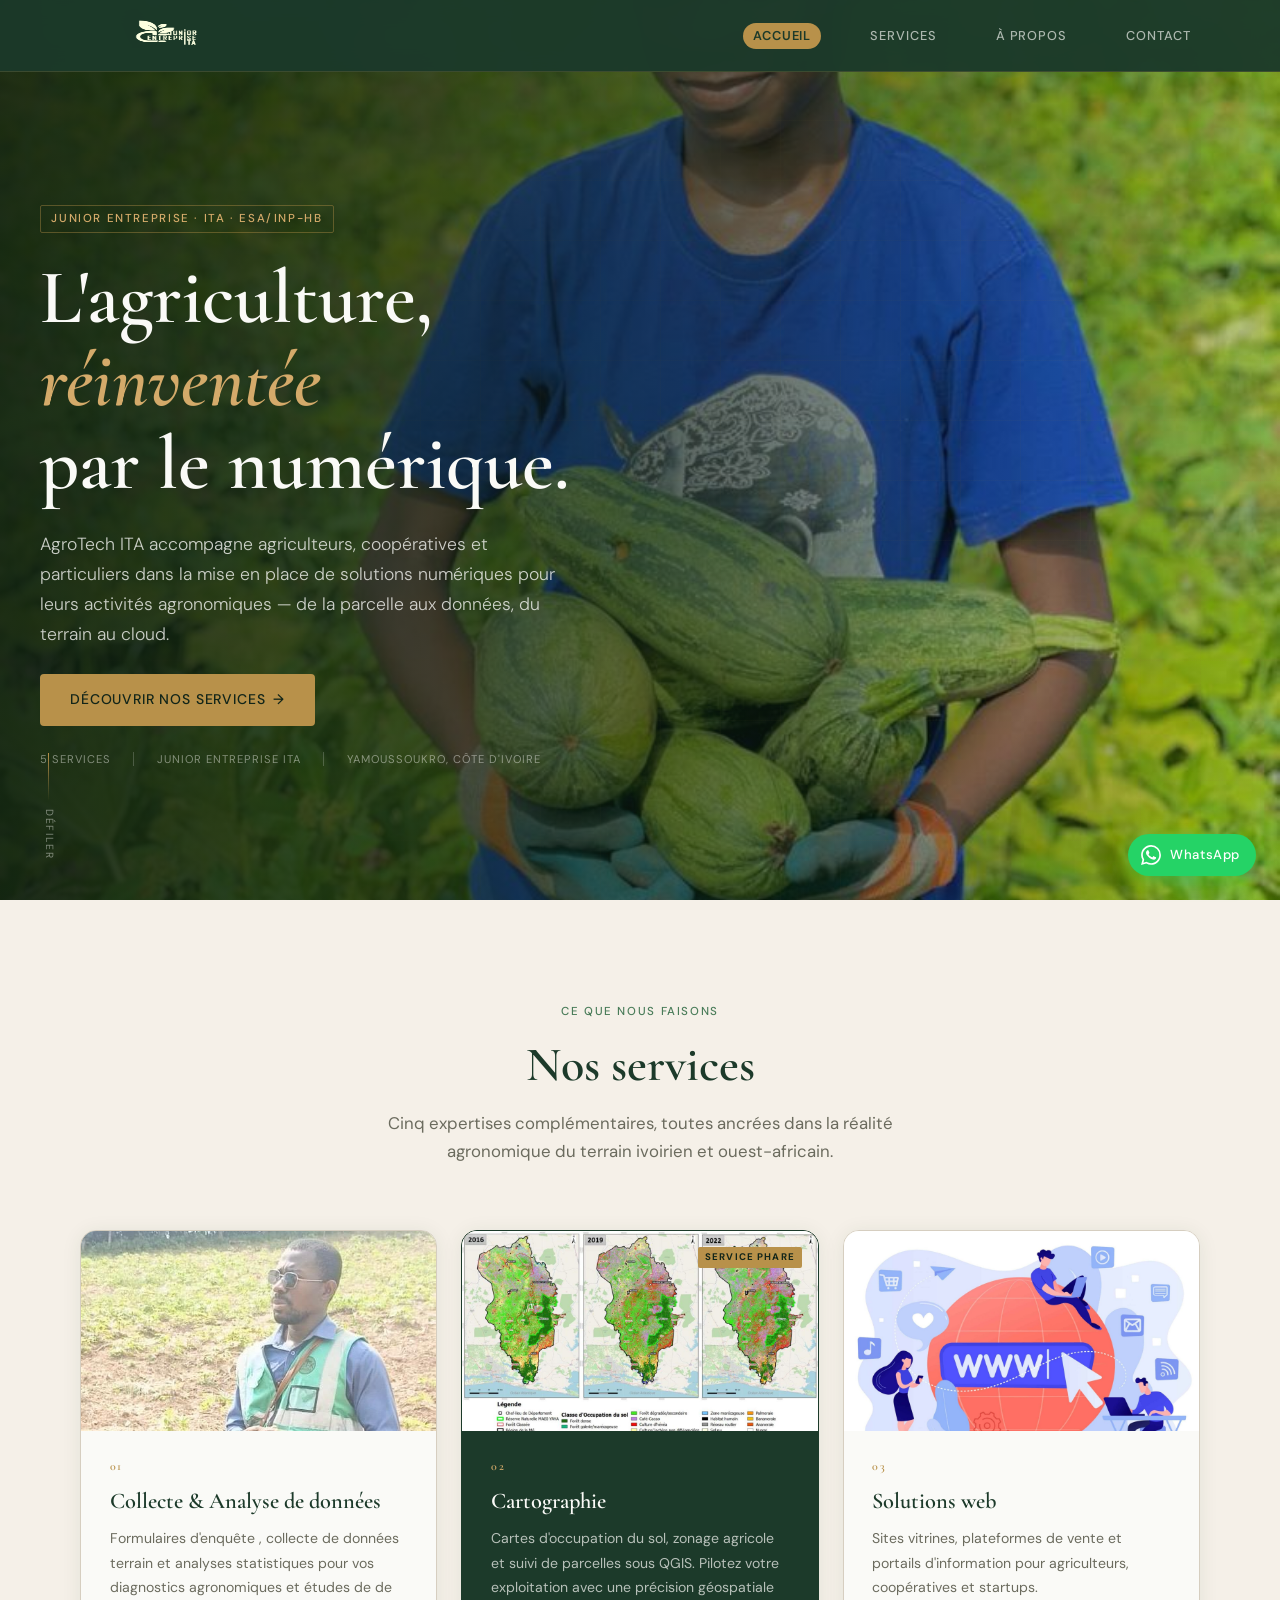
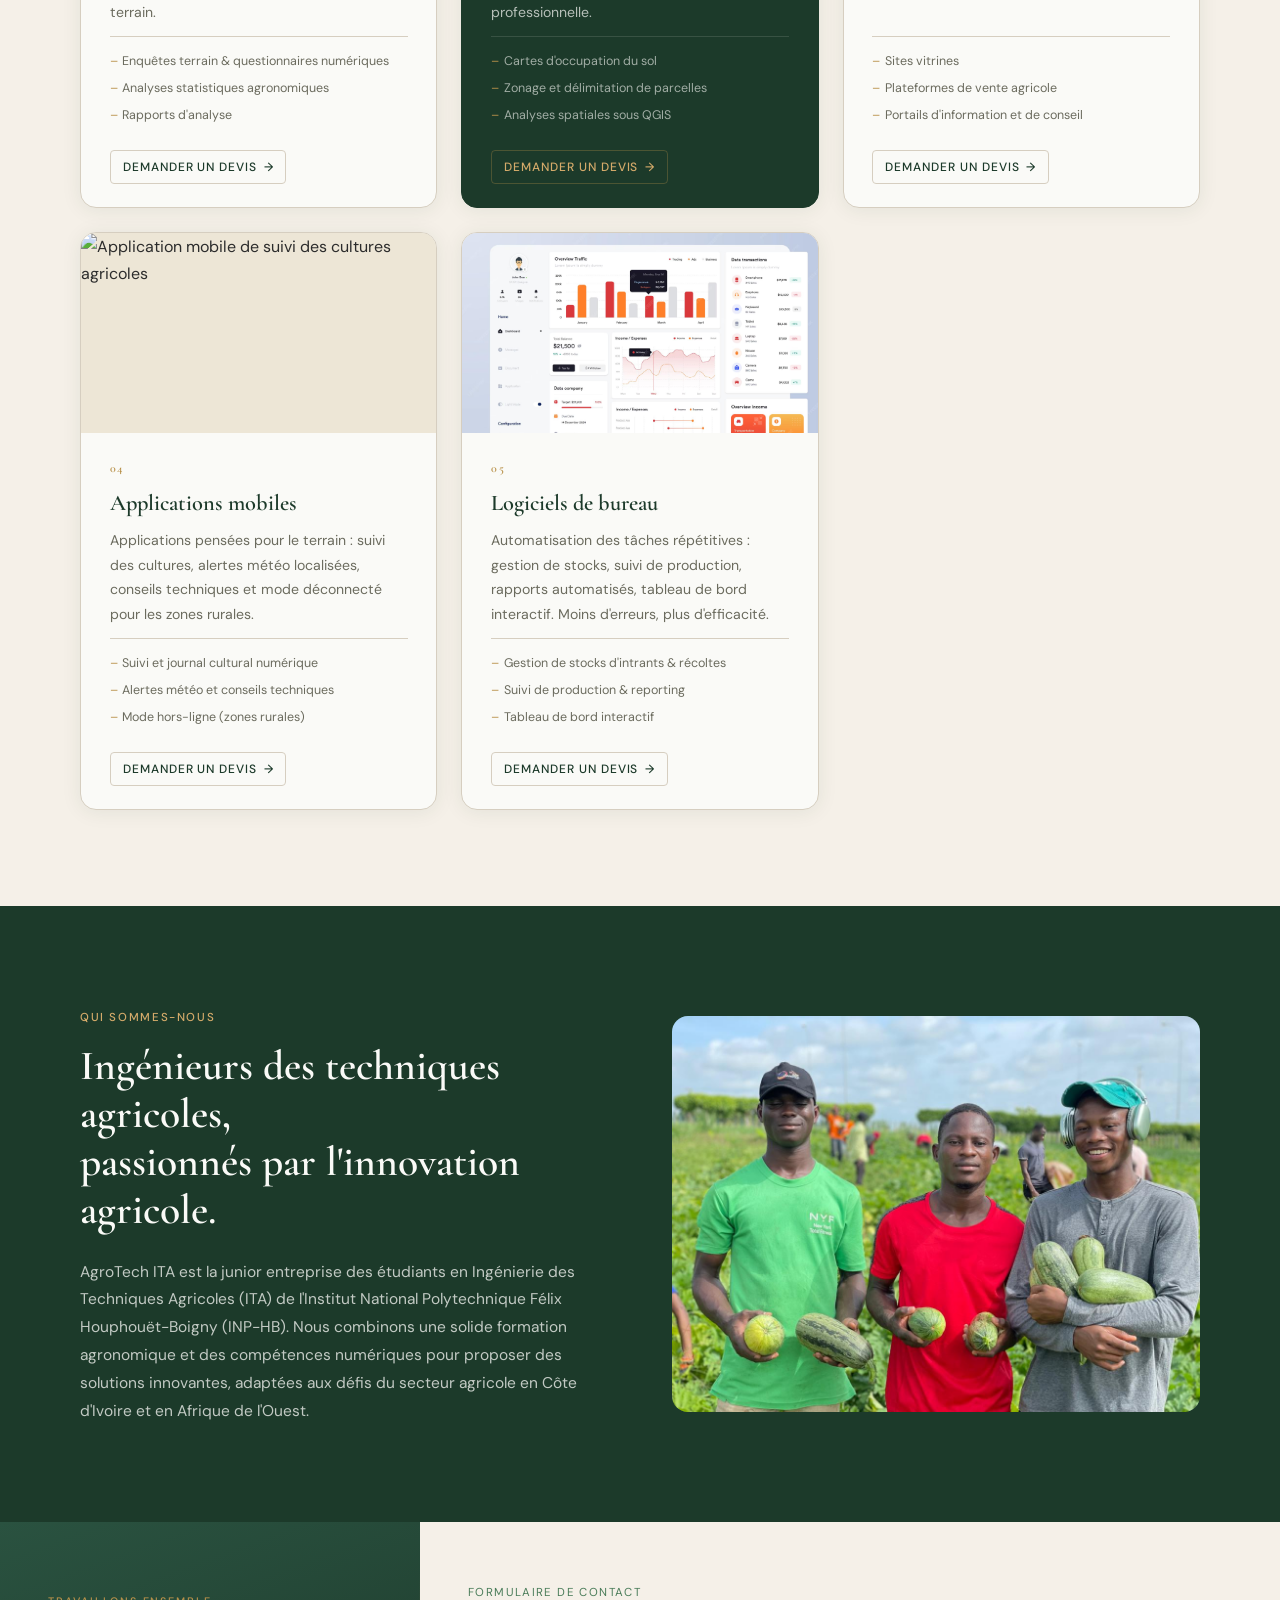
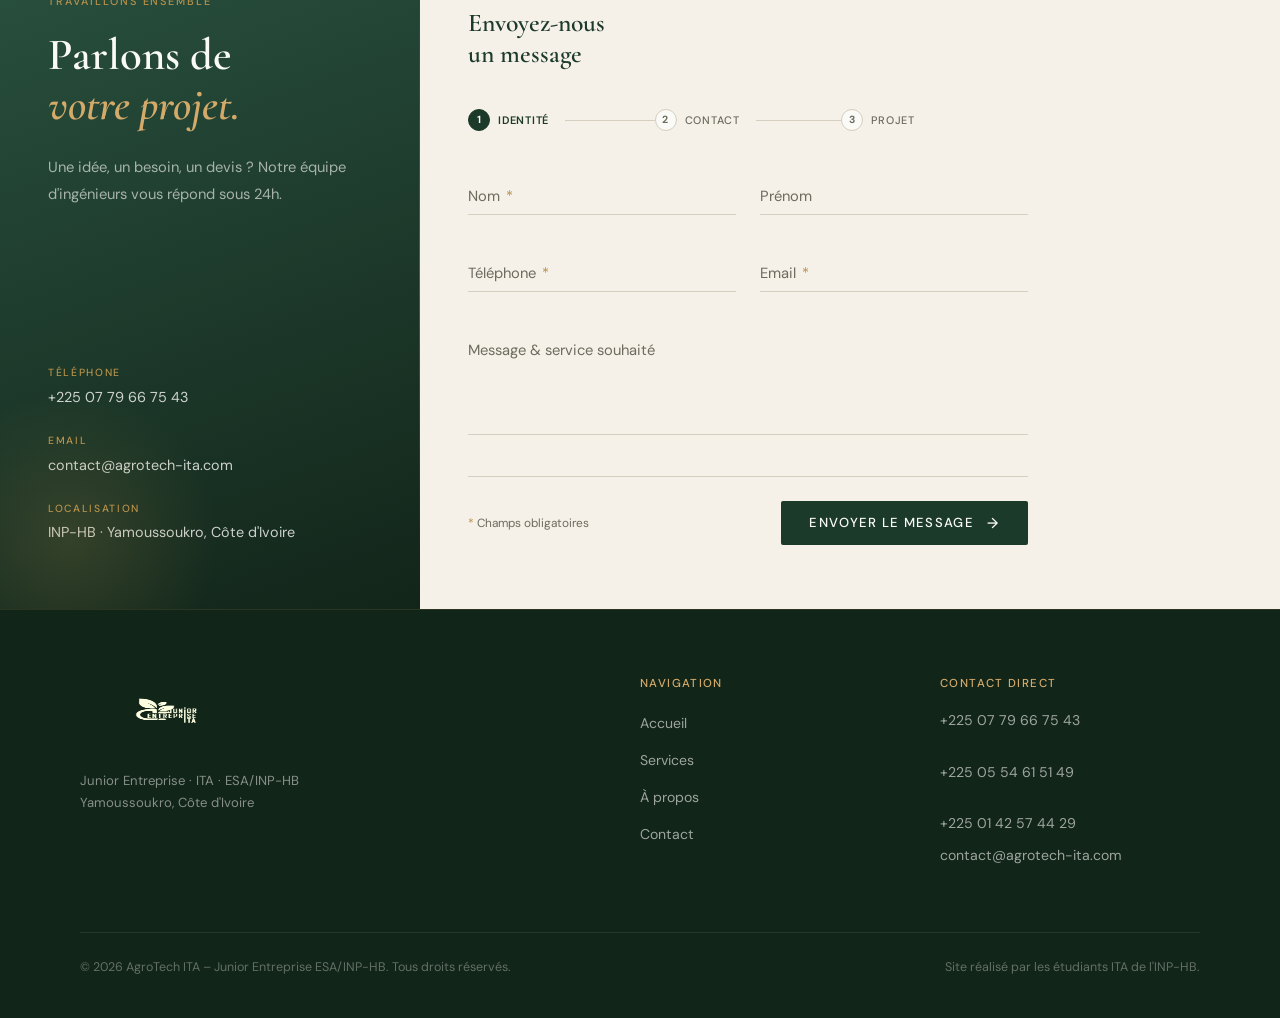
==== commit 2654285b: "quatriéme version stable" ====
--- a/index.html
+++ b/index.html
@@ -125,7 +125,7 @@
           <div class="service-card__media">
             
             <img
-              src="images/analyse_données.jpeg"
+              src="images/KELI ENQUETTE.jpeg"
               alt="Étudiant ITA effectuant une collecte de données dans un champ agricole"
               width="800" height="400"
               loading="lazy"
@@ -135,8 +135,8 @@
             <span class="service-card__num">01</span>
             <h3 class="service-card__title">Collecte &amp; Analyse de données</h3>
             <p class="service-card__desc">
-              Formulaires d'enquête sur mesure, collecte terrain et analyses statistiques
-              rigoureuses pour vos diagnostics agronomiques et études de de terrain.
+              Formulaires d'enquête , collecte de données terrain et analyses statistiques
+              pour vos diagnostics agronomiques et études de de terrain.
             </p>
             <ul class="service-card__list">
               <li>Enquêtes terrain &amp; questionnaires numériques</li>
@@ -188,7 +188,7 @@
             <img
               src="images/site-web.jpg"
               alt="Développement de solutions web pour le secteur agricole"
-              width="800" height="400"
+              width="1080" height="800"
               loading="lazy"
             />
           </div>
@@ -197,10 +197,10 @@
             <h3 class="service-card__title">Solutions web</h3>
             <p class="service-card__desc">
               Sites vitrines, plateformes de vente et portails d'information pour
-              agriculteurs, coopératives et startups agroalimentaires.
+              agriculteurs, coopératives et startups.
             </p>
             <ul class="service-card__list">
-              <li>Sites vitrines &amp; institutionnels</li>
+              <li>Sites vitrines</li>
               <li>Plateformes de vente agricole</li>
               <li>Portails d'information et de conseil</li>
             </ul>
@@ -301,7 +301,7 @@
         <div class="about-band__visual">
           
           <img
-            src="images/photo_groupe.jpeg"
+            src="images/groupe_trois p.jpeg"
             alt="Équipe AgroTech ITA – étudiants ITA de l'INP-HB"
             width="900" height="675"
             loading="lazy"
--- a/css/style.css
+++ b/css/style.css
@@ -433,6 +433,7 @@
 .service-card__media img {
   width: 100%; height: 200px;
   object-fit: cover; object-position: center;
+  object-position: center top;
   transition: transform .5s ease; display: block;
 }
 .service-card:hover .service-card__media img { transform: scale(1.04); }
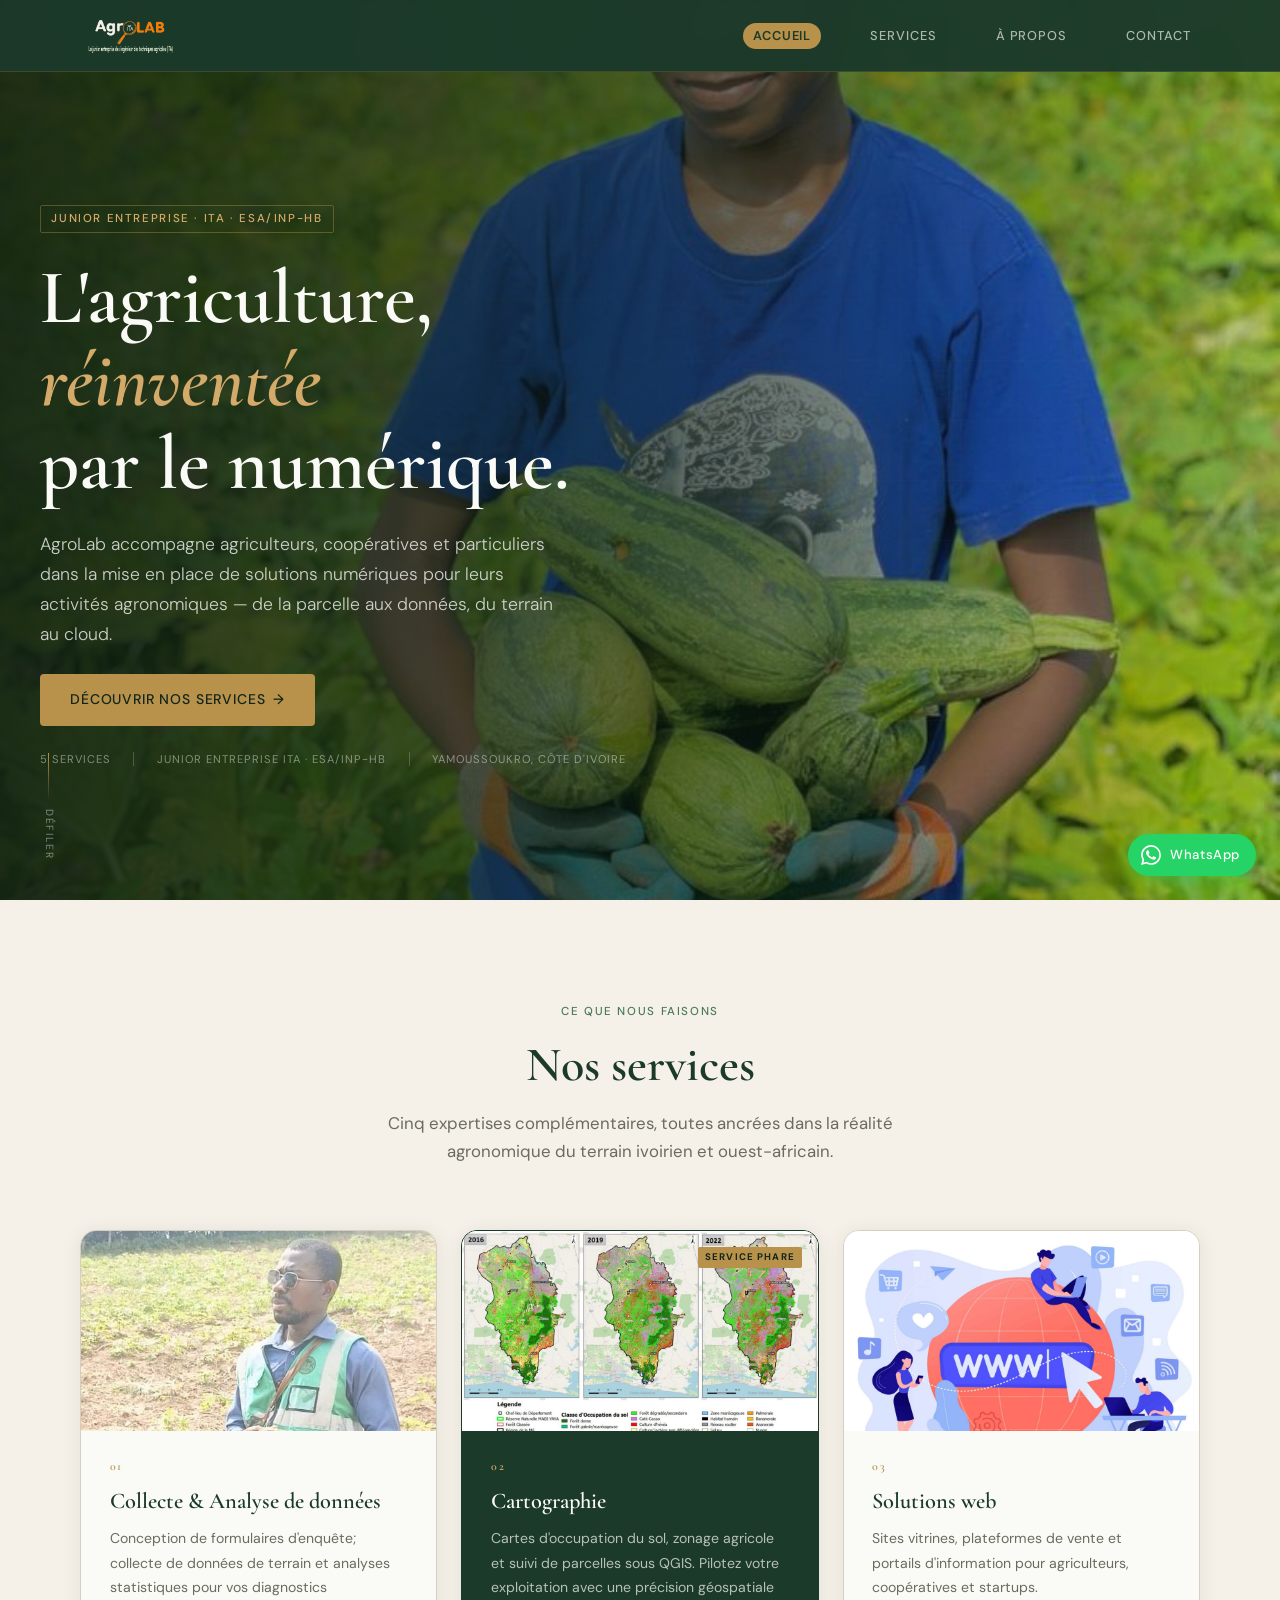
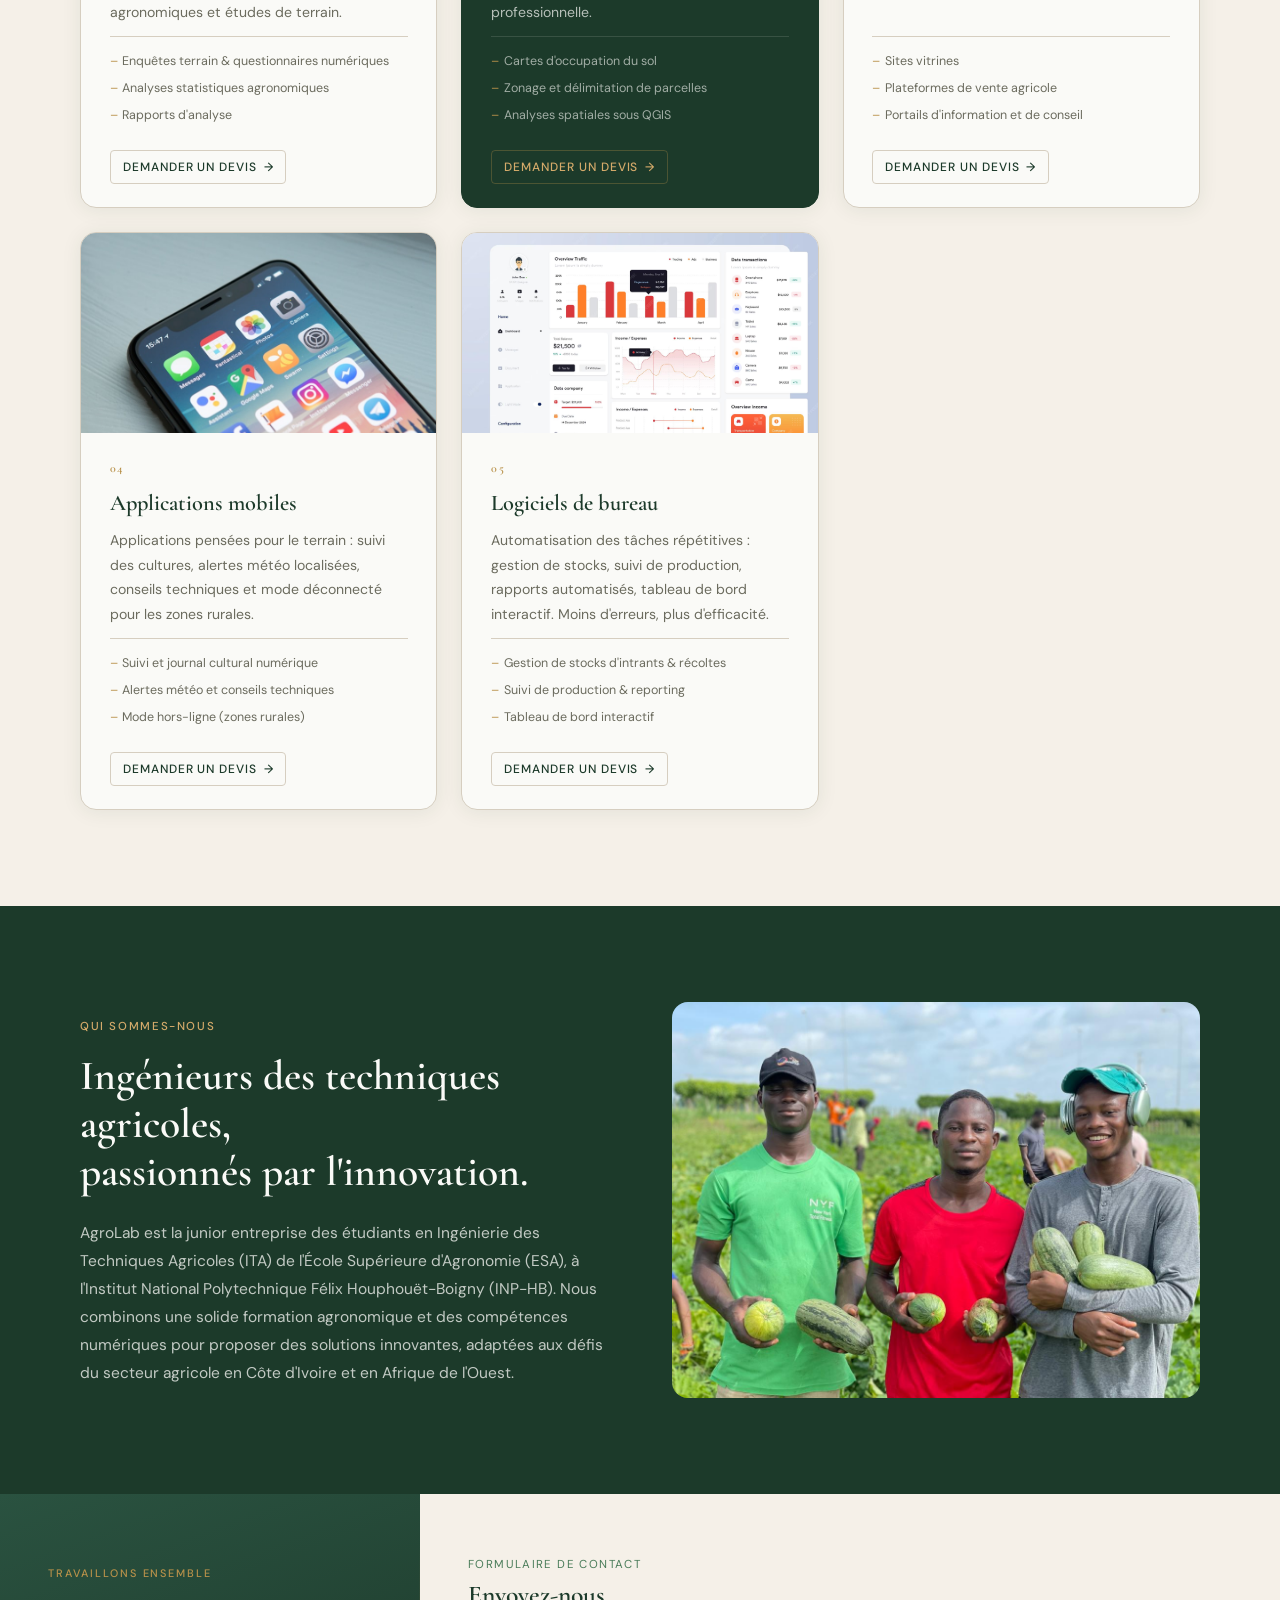
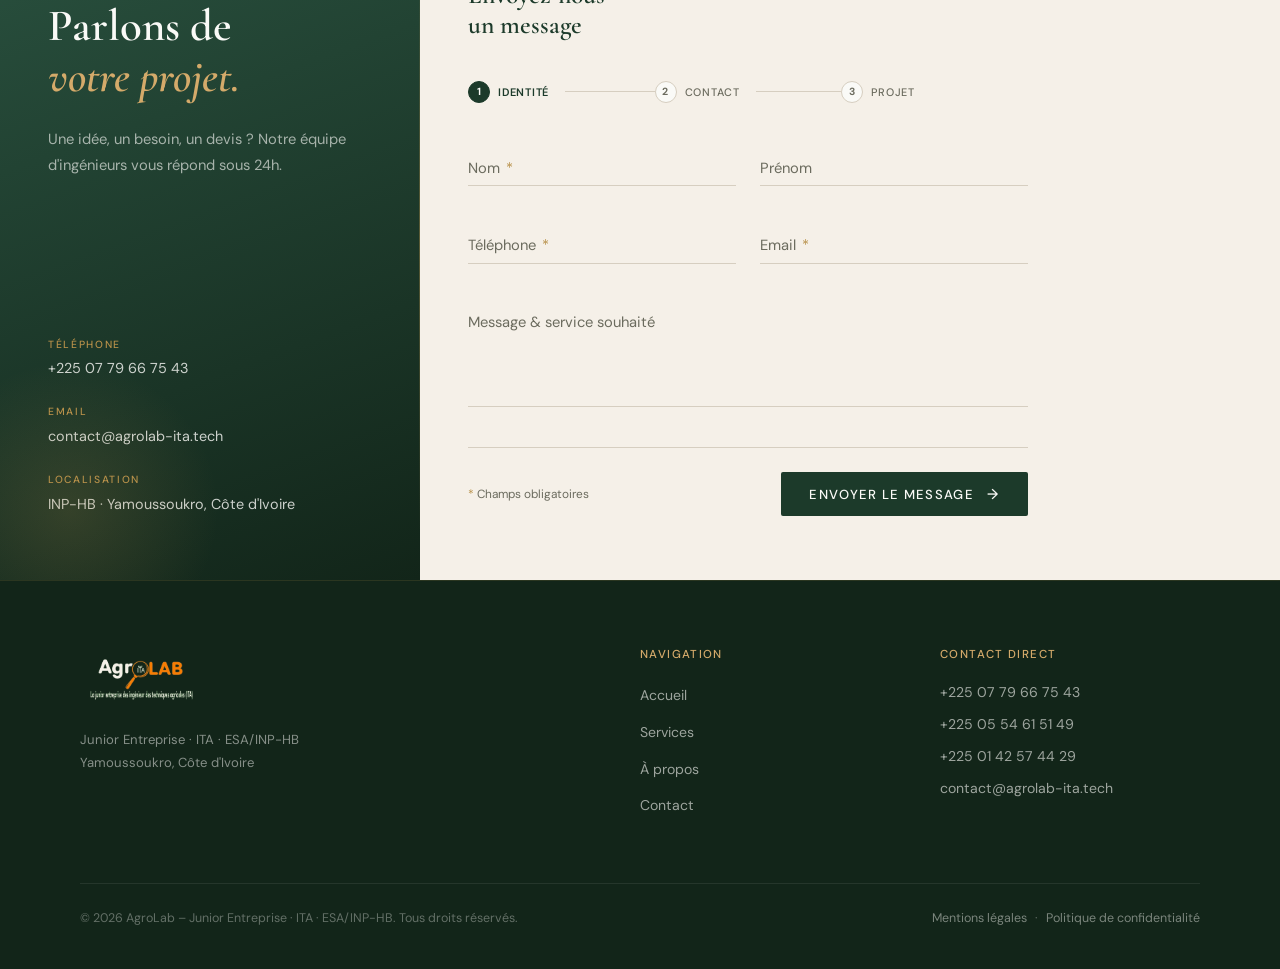
==== commit 9958f747: "Site AgroLab : refonte complète (SEO, logo, formulaire, pages légales) - Marque uniformisée AgroLab " ====
--- a/index.html
+++ b/index.html
@@ -3,14 +3,63 @@
 <head>
   <meta charset="UTF-8" />
   <meta name="viewport" content="width=device-width, initial-scale=1.0" />
-  <title>AgroTech ITA – Ingénierie Agronumérique</title>
 
   <!-- ================================================
-    FAVICON
-    Remplacer par votre fichier images/favicon.png
-    Concept suggéré : lettres "TC" + feuille stylisée, 32×32 px
+       SEO – Référencement
   ================================================ -->
-  <link rel="icon" type="image/png" href="images/favicon.png" />
+  <title>AgroLab – Solutions numériques pour l'agriculture | Yamoussoukro</title>
+  <meta name="description" content="AgroLab, Junior Entreprise des étudiants ITA de l'ESA, INP-HB, à Yamoussoukro. Collecte de données, cartographie QGIS, sites web, applications mobiles et logiciels pour l'agriculture en Côte d'Ivoire et en Afrique de l'Ouest." />
+  <meta name="keywords" content="agriculture numérique, cartographie agricole, QGIS, collecte de données, application agricole, AgroLab, INP-HB, Yamoussoukro, Côte d'Ivoire, agritech" />
+  <meta name="author" content="AgroLab – Junior Entreprise · ITA · ESA/INP-HB" />
+  <meta name="robots" content="index, follow" />
+  <link rel="canonical" href="https://agrolab-ita.tech/" />
+  <meta name="theme-color" content="#1C3A2A" />
+
+  <!-- Open Graph (Facebook, LinkedIn, WhatsApp) -->
+  <meta property="og:type" content="website" />
+  <meta property="og:site_name" content="AgroLab" />
+  <meta property="og:title" content="AgroLab – Solutions numériques pour l'agriculture" />
+  <meta property="og:description" content="Collecte de données, cartographie QGIS, sites web, applications mobiles et logiciels pour l'agriculture en Côte d'Ivoire et en Afrique de l'Ouest." />
+  <meta property="og:url" content="https://agrolab-ita.tech/" />
+  <meta property="og:image" content="https://agrolab-ita.tech/images/IMAGE_FOND2.jpeg" />
+  <meta property="og:locale" content="fr_FR" />
+
+  <!-- Twitter Card -->
+  <meta name="twitter:card" content="summary_large_image" />
+  <meta name="twitter:title" content="AgroLab – Solutions numériques pour l'agriculture" />
+  <meta name="twitter:description" content="Collecte de données, cartographie QGIS, sites web, applications mobiles et logiciels pour l'agriculture en Côte d'Ivoire et en Afrique de l'Ouest." />
+  <meta name="twitter:image" content="https://agrolab-ita.tech/images/IMAGE_FOND2.jpeg" />
+
+  <!-- Favicon -->
+  <link rel="icon" type="image/svg+xml" href="images/favicon.svg" />
+  <link rel="apple-touch-icon" href="images/logo_agrolab.png" />
+
+  <!-- Données structurées – LocalBusiness -->
+  <script type="application/ld+json">
+  {
+    "@context": "https://schema.org",
+    "@type": "ProfessionalService",
+    "name": "AgroLab",
+    "description": "Junior Entreprise des étudiants en Ingénierie des Techniques Agricoles (ITA) de l'École Supérieure d'Agronomie (ESA), INP-HB. Solutions numériques pour l'agriculture : collecte de données, cartographie, sites web, applications mobiles et logiciels.",
+    "url": "https://agrolab-ita.tech/",
+    "logo": "https://agrolab-ita.tech/images/logo_agrolab.png",
+    "image": "https://agrolab-ita.tech/images/IMAGE_FOND2.jpeg",
+    "email": "contact@agrolab-ita.tech",
+    "telephone": "+2250779667543",
+    "areaServed": ["Côte d'Ivoire", "Afrique de l'Ouest"],
+    "address": {
+      "@type": "PostalAddress",
+      "addressLocality": "Yamoussoukro",
+      "addressRegion": "Lacs",
+      "addressCountry": "CI",
+      "streetAddress": "INP-HB"
+    },
+    "parentOrganization": {
+      "@type": "CollegeOrUniversity",
+      "name": "École Supérieure d'Agronomie (ESA) – Institut National Polytechnique Félix Houphouët-Boigny (INP-HB)"
+    }
+  }
+  </script>
 
   <!-- Google Fonts : Cormorant Garamond (titres) + DM Sans (corps) -->
   <link rel="preconnect" href="https://fonts.googleapis.com" />
@@ -21,6 +70,9 @@
 </head>
 <body>
 
+  <!-- Lien d'évitement pour l'accessibilité clavier -->
+  <a href="#accueil" class="skip-link">Aller au contenu principal</a>
+
   <!-- ═══════════════════════════════════════════
        HEADER – Navigation principale
   ═══════════════════════════════════════════ -->
@@ -30,7 +82,7 @@
       <!-- LOGO
       -->
       <a href="#accueil" class="logo">
-        <img src="images/LOGO-removebg-preview.png" alt="TerraCode" width="180" height="80" />
+        <img src="images/logo-agrolab-clair.png" alt="AgroLab – La Junior Entreprise des Ingénieurs des Techniques Agricoles (ITA)" width="657" height="380" />
       </a>
 
       <button class="nav-toggle" id="navToggle" aria-label="Ouvrir le menu" aria-expanded="false">
@@ -77,7 +129,7 @@
         par le numérique.
       </h1>
       <p class="hero__sub">
-        AgroTech ITA accompagne agriculteurs, coopératives et particuliers dans la
+        AgroLab accompagne agriculteurs, coopératives et particuliers dans la
         mise en place de solutions numériques pour leurs activités agronomiques — de la parcelle
         aux données, du terrain au cloud.
       </p>
@@ -90,7 +142,7 @@
       <div class="hero__trust" aria-label="Indicateurs de confiance">
         <span class="hero__trust-item">5 services</span>
         <span class="hero__trust-divider" aria-hidden="true"></span>
-        <span class="hero__trust-item">Junior Entreprise ITA</span>
+        <span class="hero__trust-item">Junior Entreprise ITA · ESA/INP-HB</span>
         <span class="hero__trust-divider" aria-hidden="true"></span>
         <span class="hero__trust-item">Yamoussoukro, Côte d'Ivoire</span>
       </div>
@@ -125,7 +177,7 @@
           <div class="service-card__media">
             
             <img
-              src="images/KELI ENQUETTE.jpeg"
+              src="images/keli-enquete.jpeg"
               alt="Étudiant ITA effectuant une collecte de données dans un champ agricole"
               width="800" height="400"
               loading="lazy"
@@ -135,8 +187,8 @@
             <span class="service-card__num">01</span>
             <h3 class="service-card__title">Collecte &amp; Analyse de données</h3>
             <p class="service-card__desc">
-              Formulaires d'enquête , collecte de données terrain et analyses statistiques
-              pour vos diagnostics agronomiques et études de de terrain.
+              Conception de formulaires d'enquête; collecte de données de terrain et analyses statistiques
+              pour vos diagnostics agronomiques et études de terrain.
             </p>
             <ul class="service-card__list">
               <li>Enquêtes terrain &amp; questionnaires numériques</li>
@@ -216,9 +268,9 @@
           <div class="service-card__media">
             
             <img
-              src="https://images.unsplash.com/photo-1512941937669-90a1b58e7e9c?w=800&q=80&fit=crop"
+              src="images/app-mobile.jpeg"
               alt="Application mobile de suivi des cultures agricoles"
-              width="800" height="400"
+              width="800" height="533"
               loading="lazy"
             />
           </div>
@@ -279,7 +331,7 @@
   <!-- ═══════════════════════════════════════════
        SECTION – À propos / Équipe
   ═══════════════════════════════════════════ -->
-  <section class="about-band" id="equipe" aria-label="À propos de TerraCode">
+  <section class="about-band" id="equipe" aria-label="À propos d'AgroLab">
     <div class="container">
       <div class="about-band__inner">
 
@@ -287,12 +339,13 @@
           <span class="section-tag" style="color:var(--c-gold-l)">Qui sommes-nous</span>
           <h2 class="about-band__title">
             Ingénieurs des techniques agricoles,<br />
-            passionnés par l'innovation agricole.
+            passionnés par l'innovation.
           </h2>
           <p>
-            AgroTech ITA est la junior entreprise des étudiants en Ingénierie des Techniques
-            Agricoles (ITA) de l'Institut National Polytechnique Félix Houphouët-Boigny
-            (INP-HB). Nous combinons une solide formation agronomique et des compétences
+            AgroLab est la junior entreprise des étudiants en Ingénierie des Techniques
+            Agricoles (ITA) de l'École Supérieure d'Agronomie (ESA), à l'Institut National
+            Polytechnique Félix Houphouët-Boigny (INP-HB). Nous combinons une solide formation
+            agronomique et des compétences
             numériques pour proposer des solutions innovantes, adaptées aux défis du
             secteur agricole en Côte d'Ivoire et en Afrique de l'Ouest.
           </p>
@@ -301,8 +354,8 @@
         <div class="about-band__visual">
           
           <img
-            src="images/groupe_trois p.jpeg"
-            alt="Équipe AgroTech ITA – étudiants ITA de l'INP-HB"
+            src="images/groupe-equipe.jpeg"
+            alt="Équipe AgroLab – étudiants ITA de l'ESA, INP-HB"
             width="900" height="675"
             loading="lazy"
           />
@@ -334,13 +387,11 @@
         <div class="contact__info-list">
           <div class="contact__info-item">
             <span class="contact__info-label">Téléphone</span>
-            <!--  numéro officiel -->
-            <span class="contact__info-value">+225 07 79 66 75 43</span>
+            <a class="contact__info-value" href="tel:+2250779667543">+225 07 79 66 75 43</a>
           </div>
           <div class="contact__info-item">
             <span class="contact__info-label">Email</span>
-            <!-- Remplacer par votre email officiel -->
-            <span class="contact__info-value">contact@agrotech-ita.com</span>
+            <a class="contact__info-value" href="mailto:contact@agrolab-ita.tech">contact@agrolab-ita.tech</a>
           </div>
           <div class="contact__info-item">
             <span class="contact__info-label">Localisation</span>
@@ -375,8 +426,17 @@
             </div>
           </div>
 
+          <!-- Web3Forms — champs cachés.
+               ⚠️ REMPLACEZ la valeur de access_key par votre clé gratuite
+               obtenue sur https://web3forms.com (entrez juste l'email qui
+               doit recevoir les messages, la clé arrive par email). -->
+          <input type="hidden" name="access_key" value="d62c61dc-076f-4855-9303-d4d48fae323f" />
+          <input type="hidden" name="subject" value="Nouveau message depuis le site AgroLab" />
+          <input type="hidden" name="from_name" value="Site AgroLab" />
+
           <!-- Honeypot anti-spam -->
           <div class="visually-hidden" aria-hidden="true">
+            <input type="checkbox" name="botcheck" tabindex="-1" autocomplete="off" />
             <input type="text" name="website" tabindex="-1" autocomplete="off" />
           </div>
 
@@ -464,7 +524,7 @@
         <div class="footer__brand">
           <!-- Logo footer — même concept que le header -->
           <a href="#accueil" class="logo">
-            <img src="images/LOGO-removebg-preview.png" alt="AgroTech ITA" width="180" height="80" />
+            <img src="images/logo-agrolab-clair.png" alt="AgroLab" width="657" height="380" />
           </a>
           <p class="footer__tagline">
             Junior Entreprise · ITA · ESA/INP-HB<br />
@@ -484,22 +544,21 @@
 
         <div class="footer__contact">
           <h3 class="footer__nav-title">Contact direct</h3>
-          <!--  coordonnées officielles -->
-          <p>+225 07 79 66 75 43 </p> <br />
-          <p>+225 05 54 61 51 49</p> <br/>
-          <p>+225 01 42 57 44 29</p>
-          <p>contact@agrotech-ita.com</p>
+          <p><a href="tel:+2250779667543">+225 07 79 66 75 43</a></p>
+          <p><a href="tel:+2250554615149">+225 05 54 61 51 49</a></p>
+          <p><a href="tel:+2250142574429">+225 01 42 57 44 29</a></p>
+          <p><a href="mailto:contact@agrolab-ita.tech">contact@agrolab-ita.tech</a></p>
         </div>
 
       </div>
 
       <div class="footer__bottom">
-        <!-- MENTIONS LÉGALES  :
-          <a href="mentions-legales.html">Mentions légales</a> ·
+        <p>© <span id="currentYear"></span> AgroLab – Junior Entreprise · ITA · ESA/INP-HB. Tous droits réservés.</p>
+        <nav class="footer__legal" aria-label="Liens légaux">
+          <a href="mentions-legales.html">Mentions légales</a>
+          <span aria-hidden="true">·</span>
           <a href="confidentialite.html">Politique de confidentialité</a>
-        -->
-        <p>© <span id="currentYear"></span> AgroTech ITA – Junior Entreprise ESA/INP-HB. Tous droits réservés.</p>
-        <p>Site réalisé par les étudiants ITA de l'INP-HB.</p>
+        </nav>
       </div>
     </div>
   </footer>
@@ -509,13 +568,13 @@
        BOUTON WHATSAPP FIXE
   ═══════════════════════════════════════════ -->
   <a
-    href="https://wa.me/2250779667543?text=Bonjour%20AgroTech%20ITA%2C%20je%20souhaite%20en%20savoir%20plus%20sur%20vos%20services."
+    href="https://wa.me/2250779667543?text=Bonjour%20AgroLab%2C%20je%20souhaite%20en%20savoir%20plus%20sur%20vos%20services."
     class="whatsapp-btn"
     id="whatsappBtn"
     target="_blank"
     rel="noopener noreferrer"
     aria-label="Nous contacter sur WhatsApp"
-    title="Contacter AgroTech ITA sur WhatsApp"
+    title="Contacter AgroLab sur WhatsApp"
   >
     <svg class="whatsapp-btn__icon" viewBox="0 0 24 24" fill="currentColor" aria-hidden="true" focusable="false">
       <path d="M17.472 14.382c-.297-.149-1.758-.867-2.03-.967-.273-.099-.471-.148-.67.15-.197.297-.767.966-.94 1.164-.173.199-.347.223-.644.075-.297-.15-1.255-.463-2.39-1.475-.883-.788-1.48-1.761-1.653-2.059-.173-.297-.018-.458.13-.606.134-.133.298-.347.446-.52.149-.174.198-.298.298-.497.099-.198.05-.371-.025-.52-.075-.149-.669-1.612-.916-2.207-.242-.579-.487-.5-.669-.51-.173-.008-.371-.01-.57-.01-.198 0-.52.074-.792.372-.272.297-1.04 1.016-1.04 2.479 0 1.462 1.065 2.875 1.213 3.074.149.198 2.096 3.2 5.077 4.487.709.306 1.262.489 1.694.625.712.227 1.36.195 1.871.118.571-.085 1.758-.719 2.006-1.413.248-.694.248-1.289.173-1.413-.074-.124-.272-.198-.57-.347m-5.421 7.403h-.004a9.87 9.87 0 01-5.031-1.378l-.361-.214-3.741.982.998-3.648-.235-.374a9.86 9.86 0 01-1.51-5.26c.001-5.45 4.436-9.884 9.888-9.884 2.64 0 5.122 1.03 6.988 2.898a9.825 9.825 0 012.893 6.994c-.003 5.45-4.437 9.884-9.885 9.884m8.413-18.297A11.815 11.815 0 0012.05 0C5.495 0 .16 5.335.157 11.892c0 2.096.547 4.142 1.588 5.945L.057 24l6.305-1.654a11.882 11.882 0 005.683 1.448h.005c6.554 0 11.89-5.335 11.893-11.893a11.821 11.821 0 00-3.48-8.413Z"/>
--- a/css/style.css
+++ b/css/style.css
@@ -1,5 +1,5 @@
 /* =====================================================
-   AgroTech ITA — Feuille de style principale
+   AgroLab — Feuille de style principale
    Version finale avec toutes les améliorations UI/UX
    Palette : Vert forêt (#1C3A2A) · Crème (#F5F0E8) · Or terreux (#B8914A)
    Typo    : Cormorant Garamond (titres) + DM Sans (corps)
@@ -88,10 +88,23 @@
   margin: -1px; overflow: hidden; clip: rect(0,0,0,0);
   white-space: nowrap; border: 0;
 }
-/* Logo PNG — version claire pour fonds sombres */
+
+/* Lien d'évitement (accessibilité clavier) */
+.skip-link {
+  position: absolute; top: -100px; left: 1rem; z-index: 300;
+  background: var(--c-gold); color: var(--c-forest-d);
+  padding: .7em 1.2em; border-radius: var(--r-sm);
+  font-size: .85rem; font-weight: 600;
+  transition: top var(--t-fast);
+}
+.skip-link:focus { top: 1rem; outline: 2px solid var(--c-forest); outline-offset: 2px; }
+/* Logo — version claire, lisible directement sur les fonds verts foncés */
 .logo img {
-  filter: brightness(0) invert(1) sepia(1) saturate(2) hue-rotate(5deg);
-}
+  height: 56px;
+  width: auto;
+}
+/* Logo du footer — légèrement plus grand */
+.footer__brand .logo img { height: 68px; }
 /* ─────────────────────────────────────────────────
    2. HEADER
 ───────────────────────────────────────────────── */
@@ -200,42 +213,6 @@
 }
 .nav.nav--open .nav__link.active { color: var(--c-gold-l); }
 
-/* Lien actif — pill colorée bien visible */
-.nav__link {
-  font-size: .8rem; font-weight: 500;
-  letter-spacing: .07em; text-transform: uppercase;
-  color: rgba(250, 250, 247, .65);
-  padding: .35em .75em; border-radius: 20px;
-  transition: color var(--t-fast), background var(--t-fast);
-}
-.nav__link:hover { color: var(--c-white); background: rgba(250, 250, 247, .08); }
-.nav__link.active { color: var(--c-forest); background: var(--c-gold); font-weight: 600; }
-
-@media (min-width: 768px) { .nav { display: block; } .nav-toggle { display: none; } }
-
-/* Hamburger mobile */
-.nav-toggle { display: flex; flex-direction: column; gap: 5px; padding: 8px; z-index: 110; }
-.nav-toggle span {
-  display: block; width: 22px; height: 2px;
-  background: var(--c-white);
-  transition: transform var(--t-med), opacity var(--t-fast);
-  transform-origin: center;
-}
-.nav-toggle[aria-expanded="true"] span:nth-child(1) { transform: translateY(7px) rotate(45deg); }
-.nav-toggle[aria-expanded="true"] span:nth-child(2) { opacity: 0; }
-.nav-toggle[aria-expanded="true"] span:nth-child(3) { transform: translateY(-7px) rotate(-45deg); }
-
-/* Menu mobile ouvert */
-.nav.nav--open {
-  display: flex; position: fixed; inset: 0;
-  background: var(--c-forest-d);
-  flex-direction: column; align-items: center; justify-content: center;
-  z-index: 105;
-}
-.nav.nav--open .nav__list { flex-direction: column; align-items: center; gap: var(--sp-lg); }
-.nav.nav--open .nav__link { font-size: 1.5rem; color: var(--c-white); background: none; padding: .2em 0; }
-.nav.nav--open .nav__link.active { color: var(--c-gold-l); background: none; }
-
 /* ─────────────────────────────────────────────────
    3. HERO
 ───────────────────────────────────────────────── */
@@ -514,7 +491,8 @@
 .contact__info-list { margin-top: 3rem; display: flex; flex-direction: column; gap: 1.4rem; }
 .contact__info-item { display: flex; flex-direction: column; gap: .2rem; }
 .contact__info-label { font-size: .65rem; letter-spacing: .16em; text-transform: uppercase; color: var(--c-gold); font-weight: 500; }
-.contact__info-value { font-size: .9rem; color: rgba(250,250,247,.8); }
+.contact__info-value { font-size: .9rem; color: rgba(250,250,247,.8); transition: color var(--t-fast); }
+a.contact__info-value:hover { color: var(--c-gold-l); }
 
 .contact__panel-line { position: absolute; top: 3rem; bottom: 3rem; right: 0; width: 1px; background: linear-gradient(to bottom, transparent, rgba(184,145,74,.4), transparent); }
 
@@ -623,6 +601,9 @@
 }
 @keyframes slideUp { from { opacity: 0; transform: translateY(12px); } to { opacity: 1; transform: translateY(0); } }
 
+/* Variante erreur (échec d'envoi) */
+.form-success--error { background: var(--c-error); border-left-color: #7c1d14; }
+
 /* ─────────────────────────────────────────────────
    9. FOOTER
 ───────────────────────────────────────────────── */
@@ -652,6 +633,10 @@
   font-size: .78rem; color: rgba(250,250,247,.35);
 }
 @media (min-width: 600px) { .footer__bottom { flex-direction: row; justify-content: space-between; align-items: center; } }
+
+.footer__legal { display: flex; gap: .5rem; align-items: center; flex-wrap: wrap; }
+.footer__legal a { color: rgba(250,250,247,.45); transition: color var(--t-fast); }
+.footer__legal a:hover { color: var(--c-gold-l); }
 
 /* ─────────────────────────────────────────────────
    10. BOUTON WHATSAPP FIXE — apparition différée
@@ -687,3 +672,34 @@
 .reveal--delay-1 { transition-delay: .12s; }
 .reveal--delay-2 { transition-delay: .24s; }
 .reveal--delay-3 { transition-delay: .36s; }
+
+/* ─────────────────────────────────────────────────
+   12. PAGES LÉGALES & 404
+───────────────────────────────────────────────── */
+.legal {
+  max-width: 760px; margin-inline: auto;
+  padding: calc(var(--header-h) + var(--sp-2xl)) var(--sp-md) var(--sp-2xl);
+}
+.legal h1 {
+  font-family: var(--f-display); font-size: clamp(2rem, 4vw, 2.8rem);
+  font-weight: 600; color: var(--c-forest); line-height: 1.15; margin-bottom: var(--sp-sm);
+}
+.legal__updated { font-size: .8rem; color: var(--c-text-s); margin-bottom: var(--sp-lg); }
+.legal h2 {
+  font-family: var(--f-display); font-size: 1.5rem; font-weight: 600;
+  color: var(--c-forest); margin: var(--sp-lg) 0 var(--sp-sm);
+}
+.legal p, .legal li { color: var(--c-text); font-size: .95rem; line-height: 1.8; }
+.legal ul { list-style: disc; padding-left: 1.4rem; margin: var(--sp-sm) 0; }
+.legal a { color: var(--c-sage); text-decoration: underline; }
+.legal a:hover { color: var(--c-forest); }
+.legal__back { display: inline-block; margin-top: var(--sp-lg); font-size: .85rem; font-weight: 500; }
+
+/* Page 404 */
+.notfound {
+  min-height: 100svh; display: flex; flex-direction: column;
+  align-items: center; justify-content: center; text-align: center;
+  padding: var(--sp-xl) var(--sp-md); background: var(--c-forest); color: var(--c-white);
+}
+.notfound h1 { font-family: var(--f-display); font-size: clamp(4rem, 14vw, 8rem); color: var(--c-gold-l); line-height: 1; }
+.notfound p { color: rgba(250,250,247,.75); margin: var(--sp-sm) 0 var(--sp-lg); max-width: 420px; }
